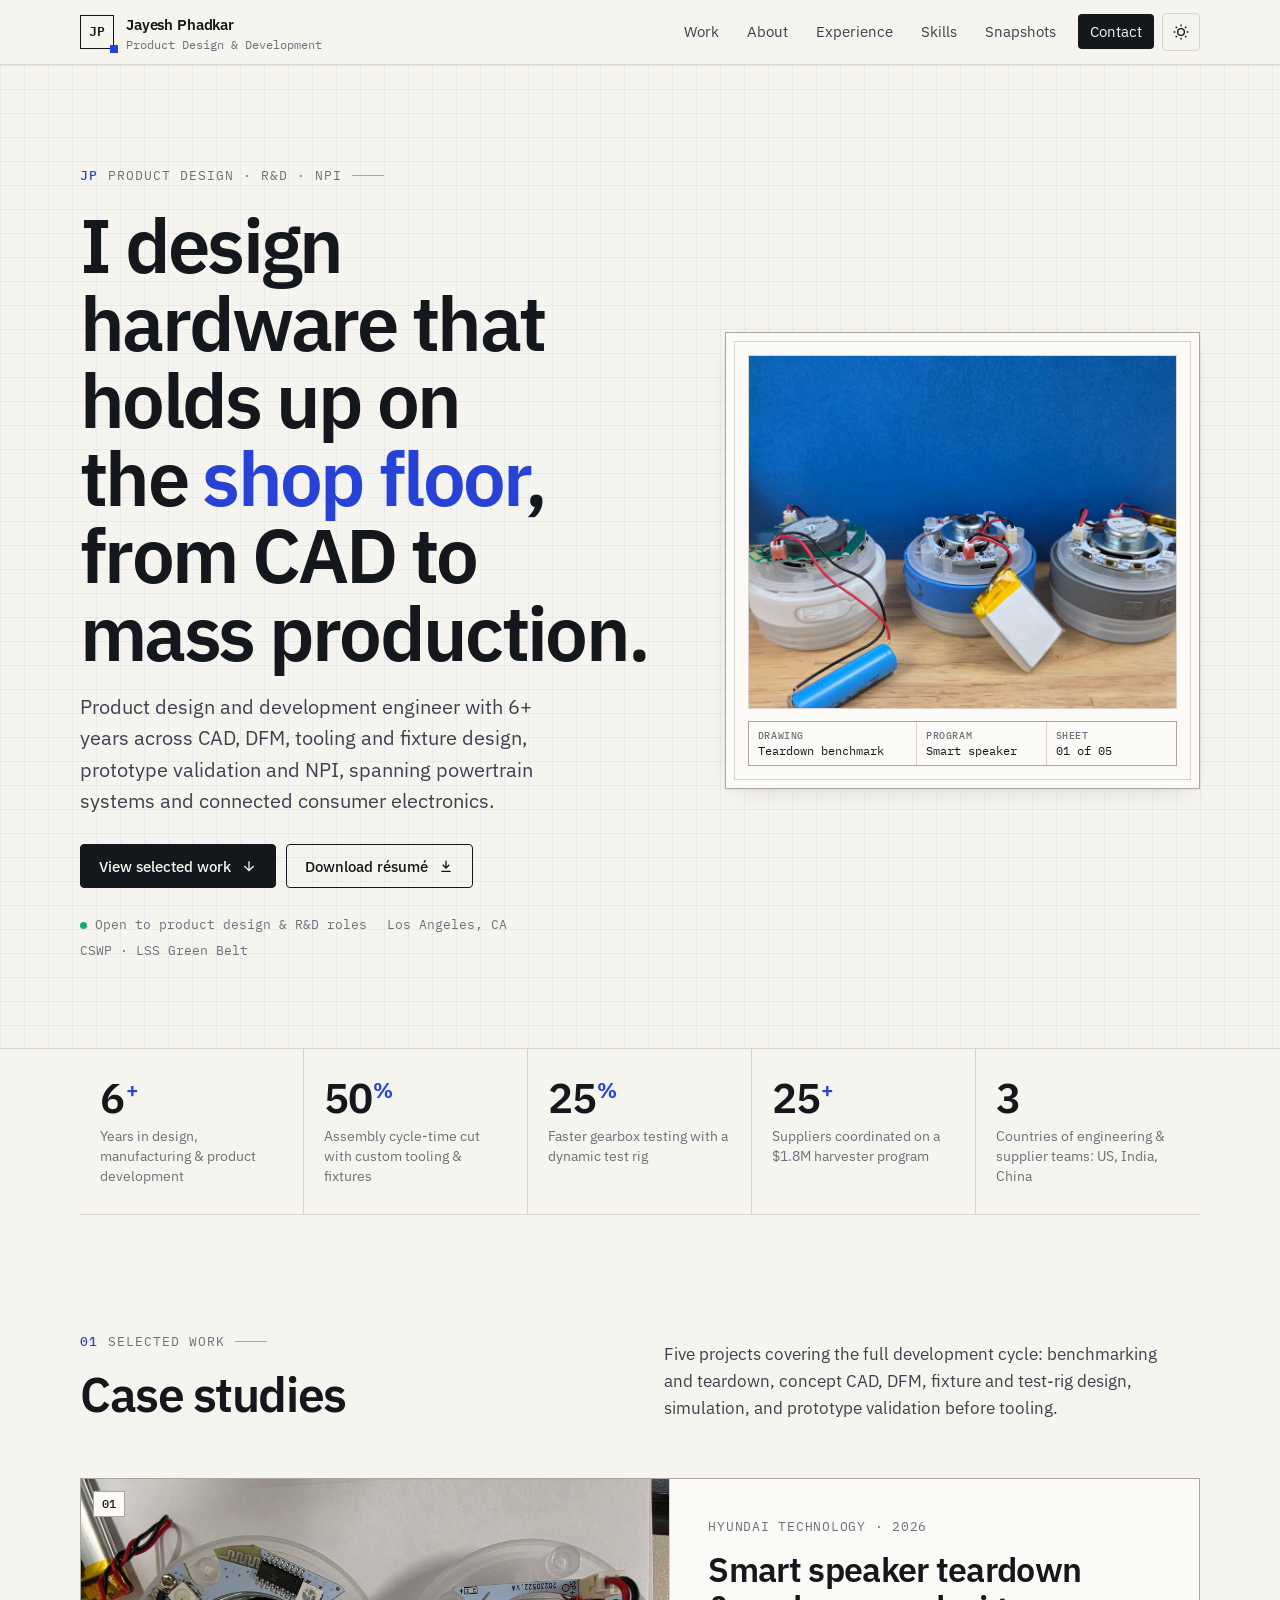
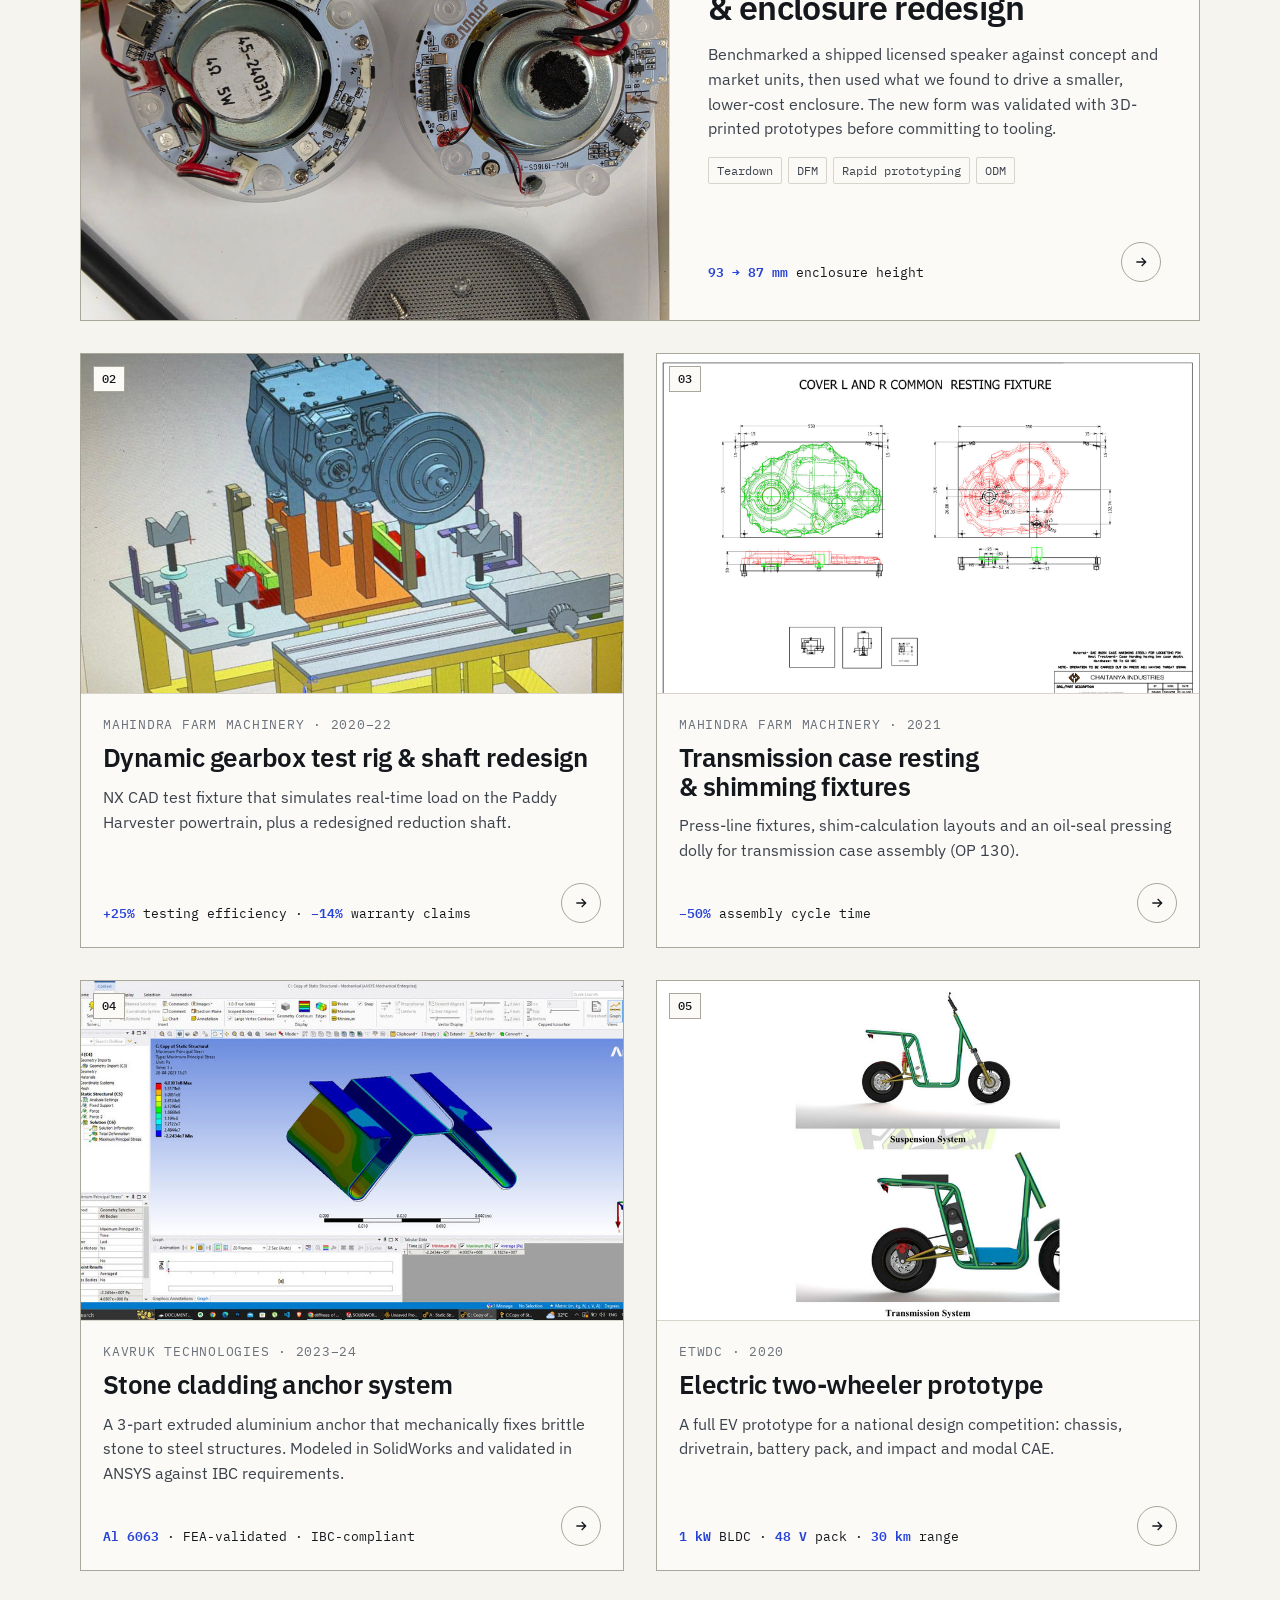
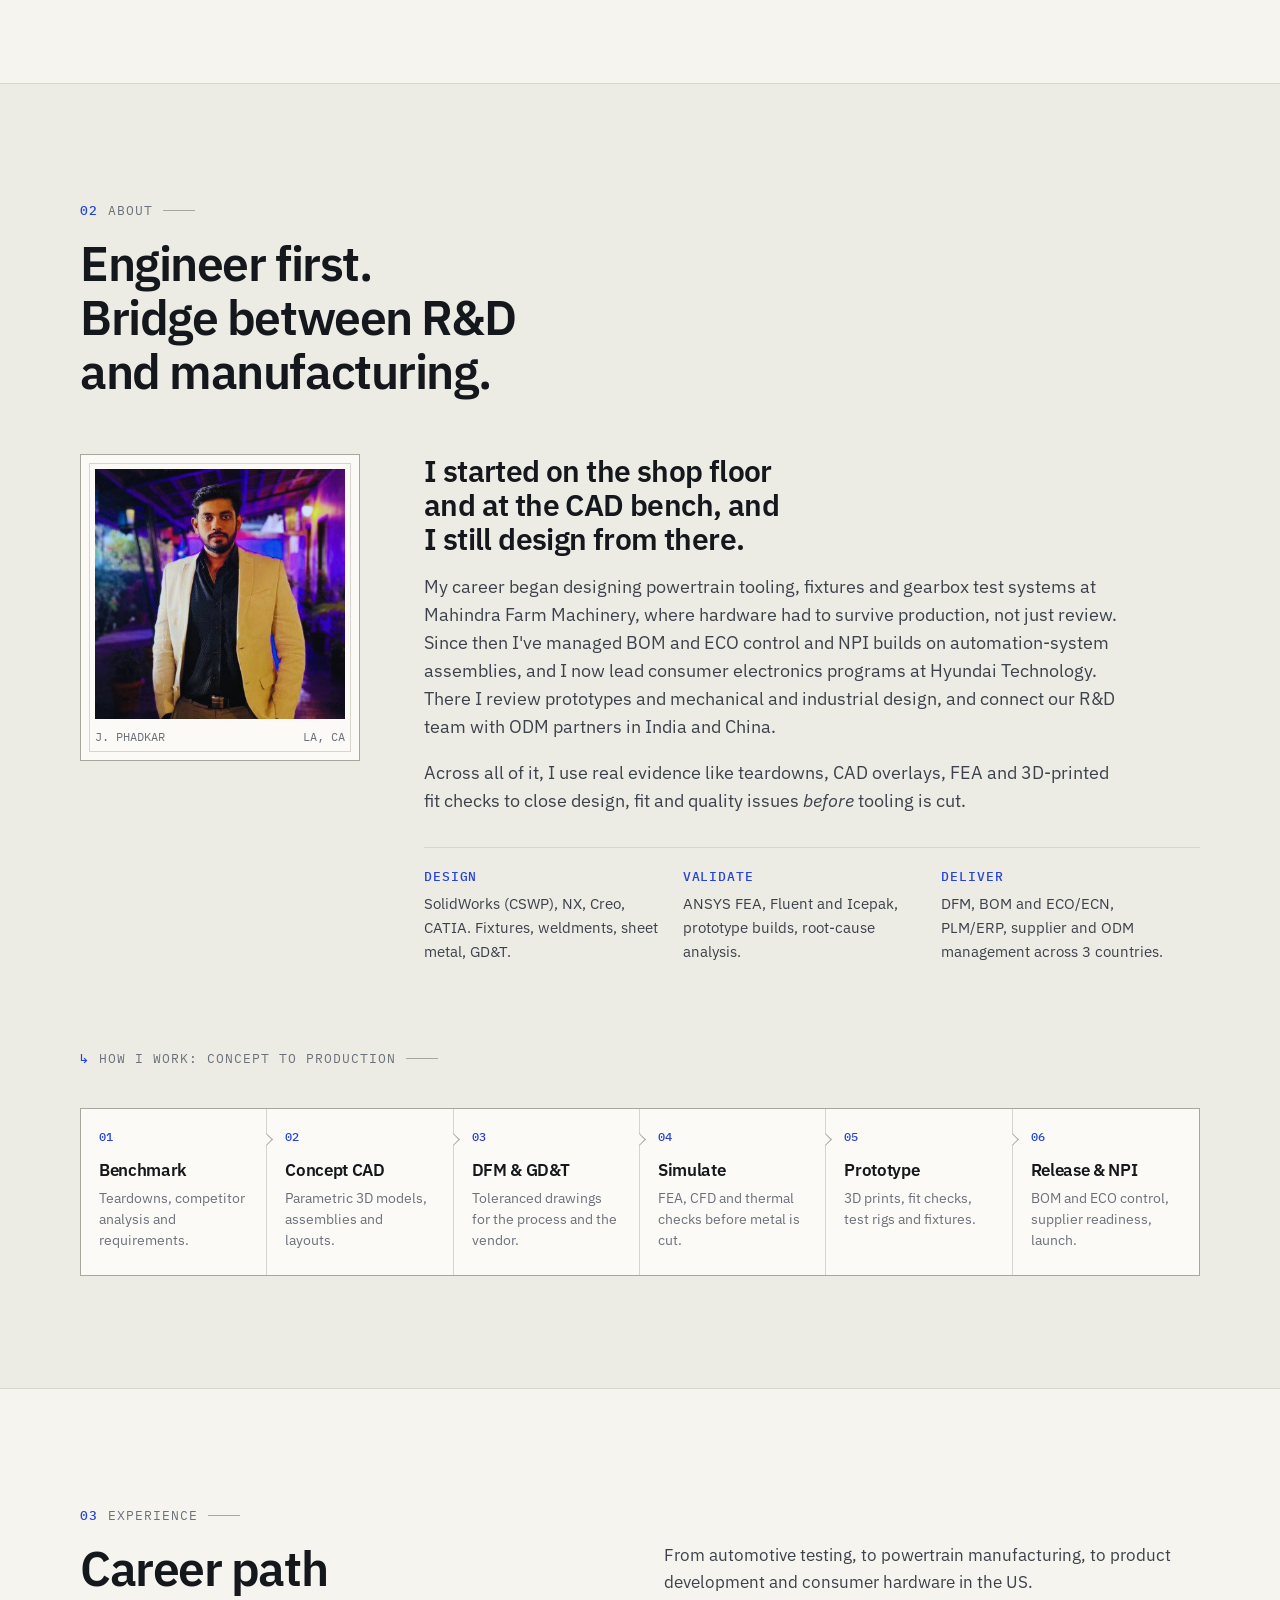
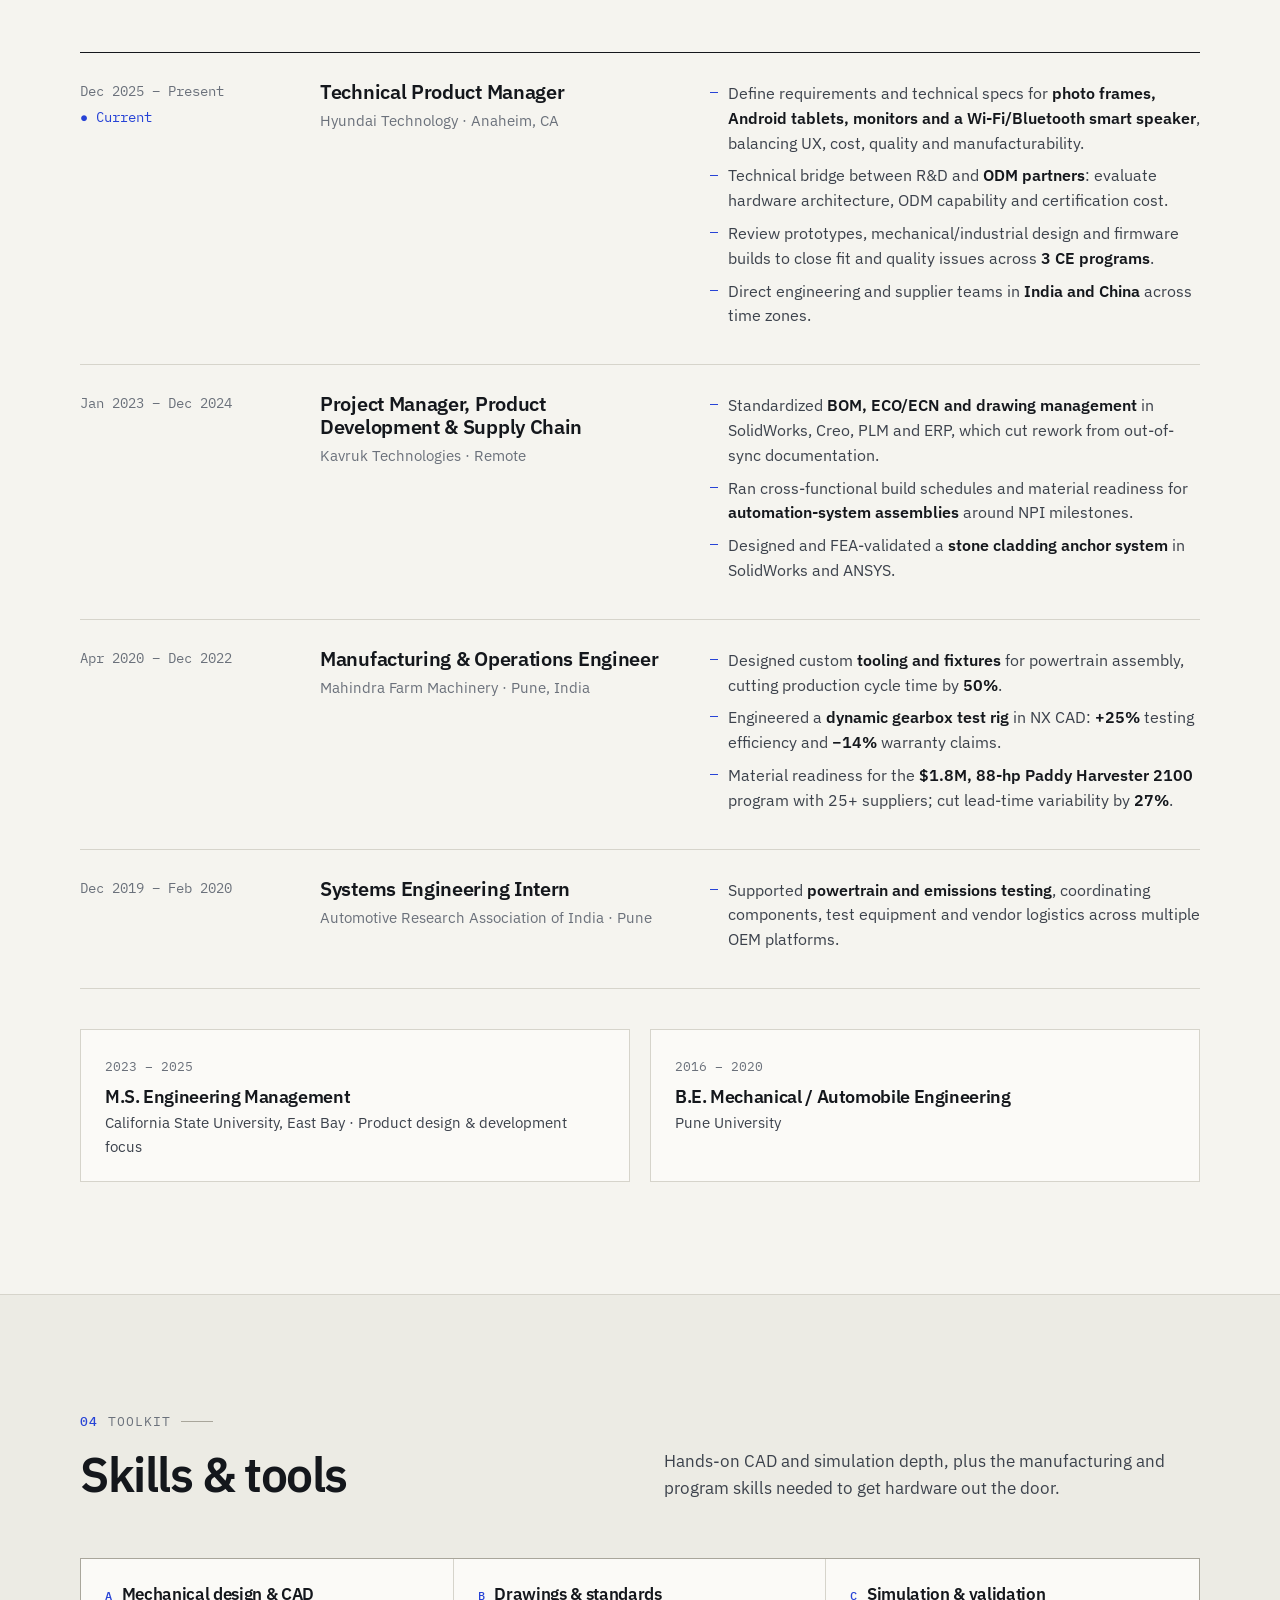
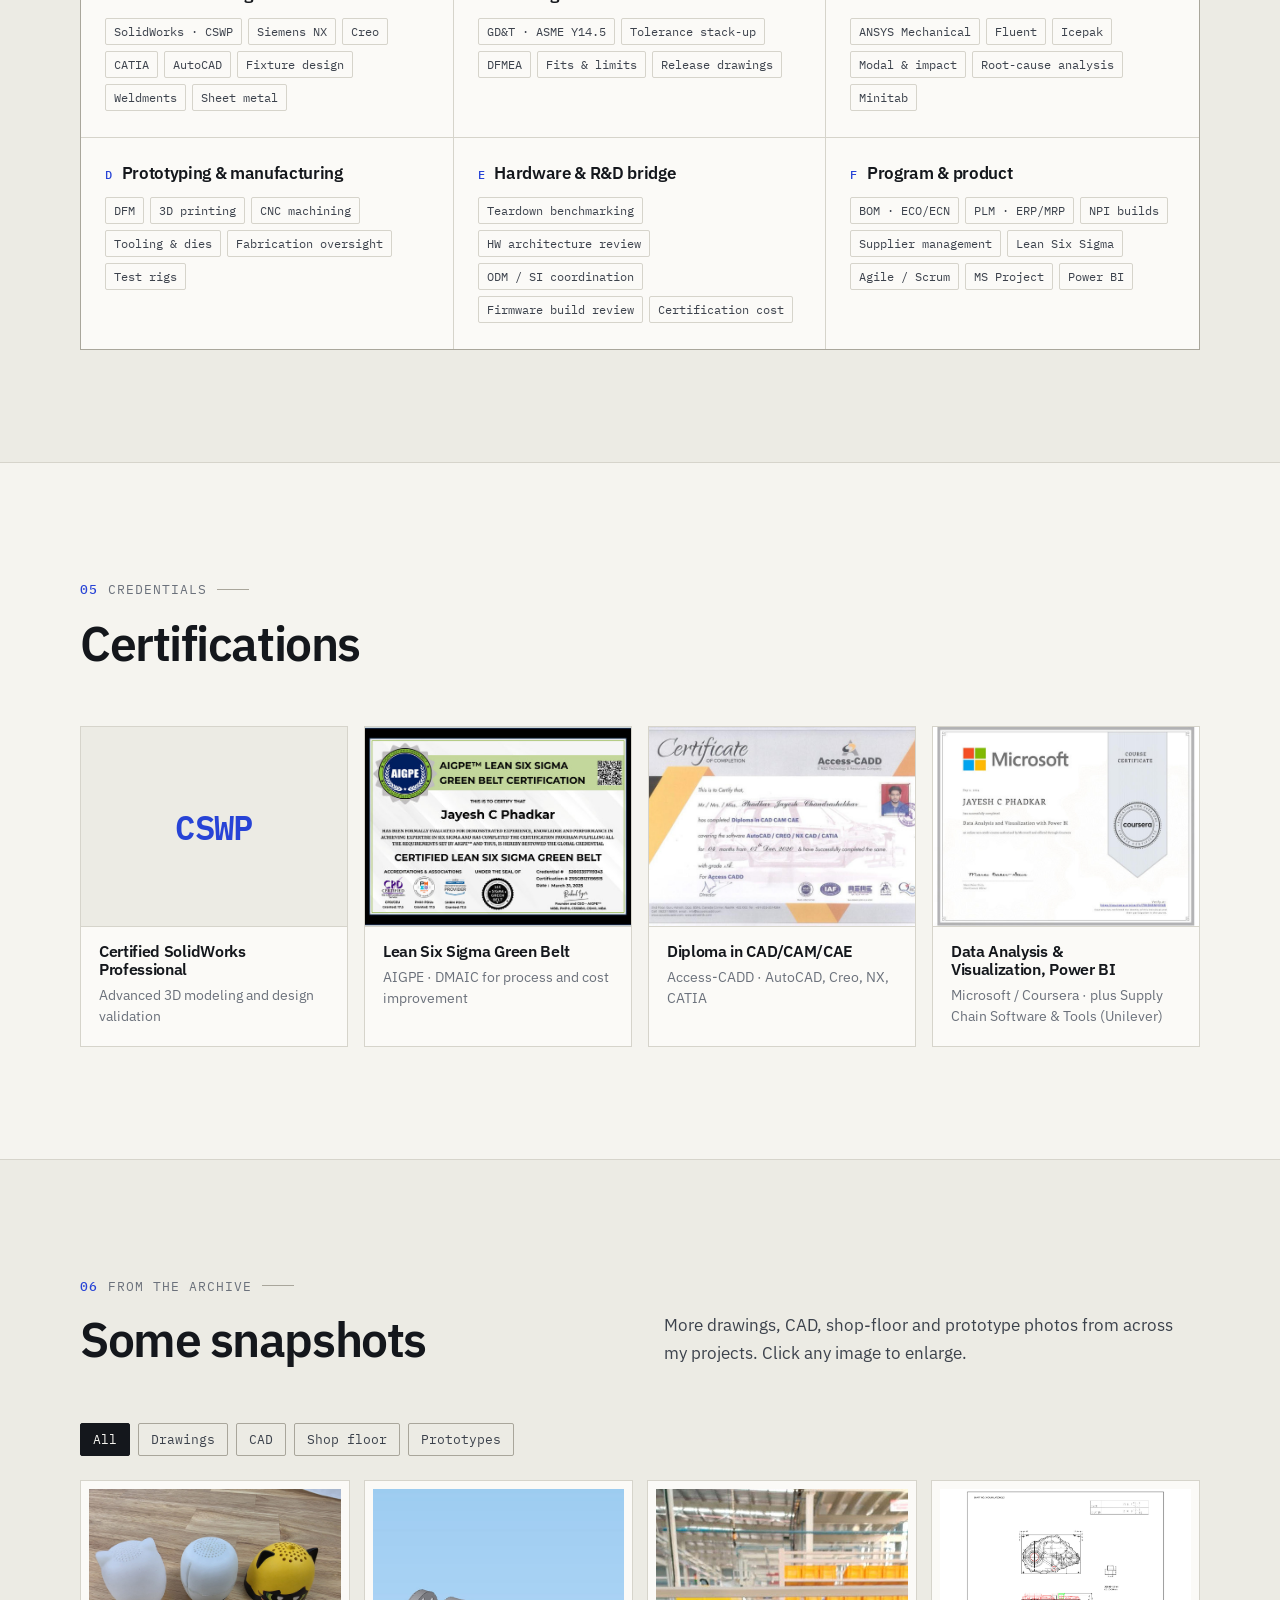
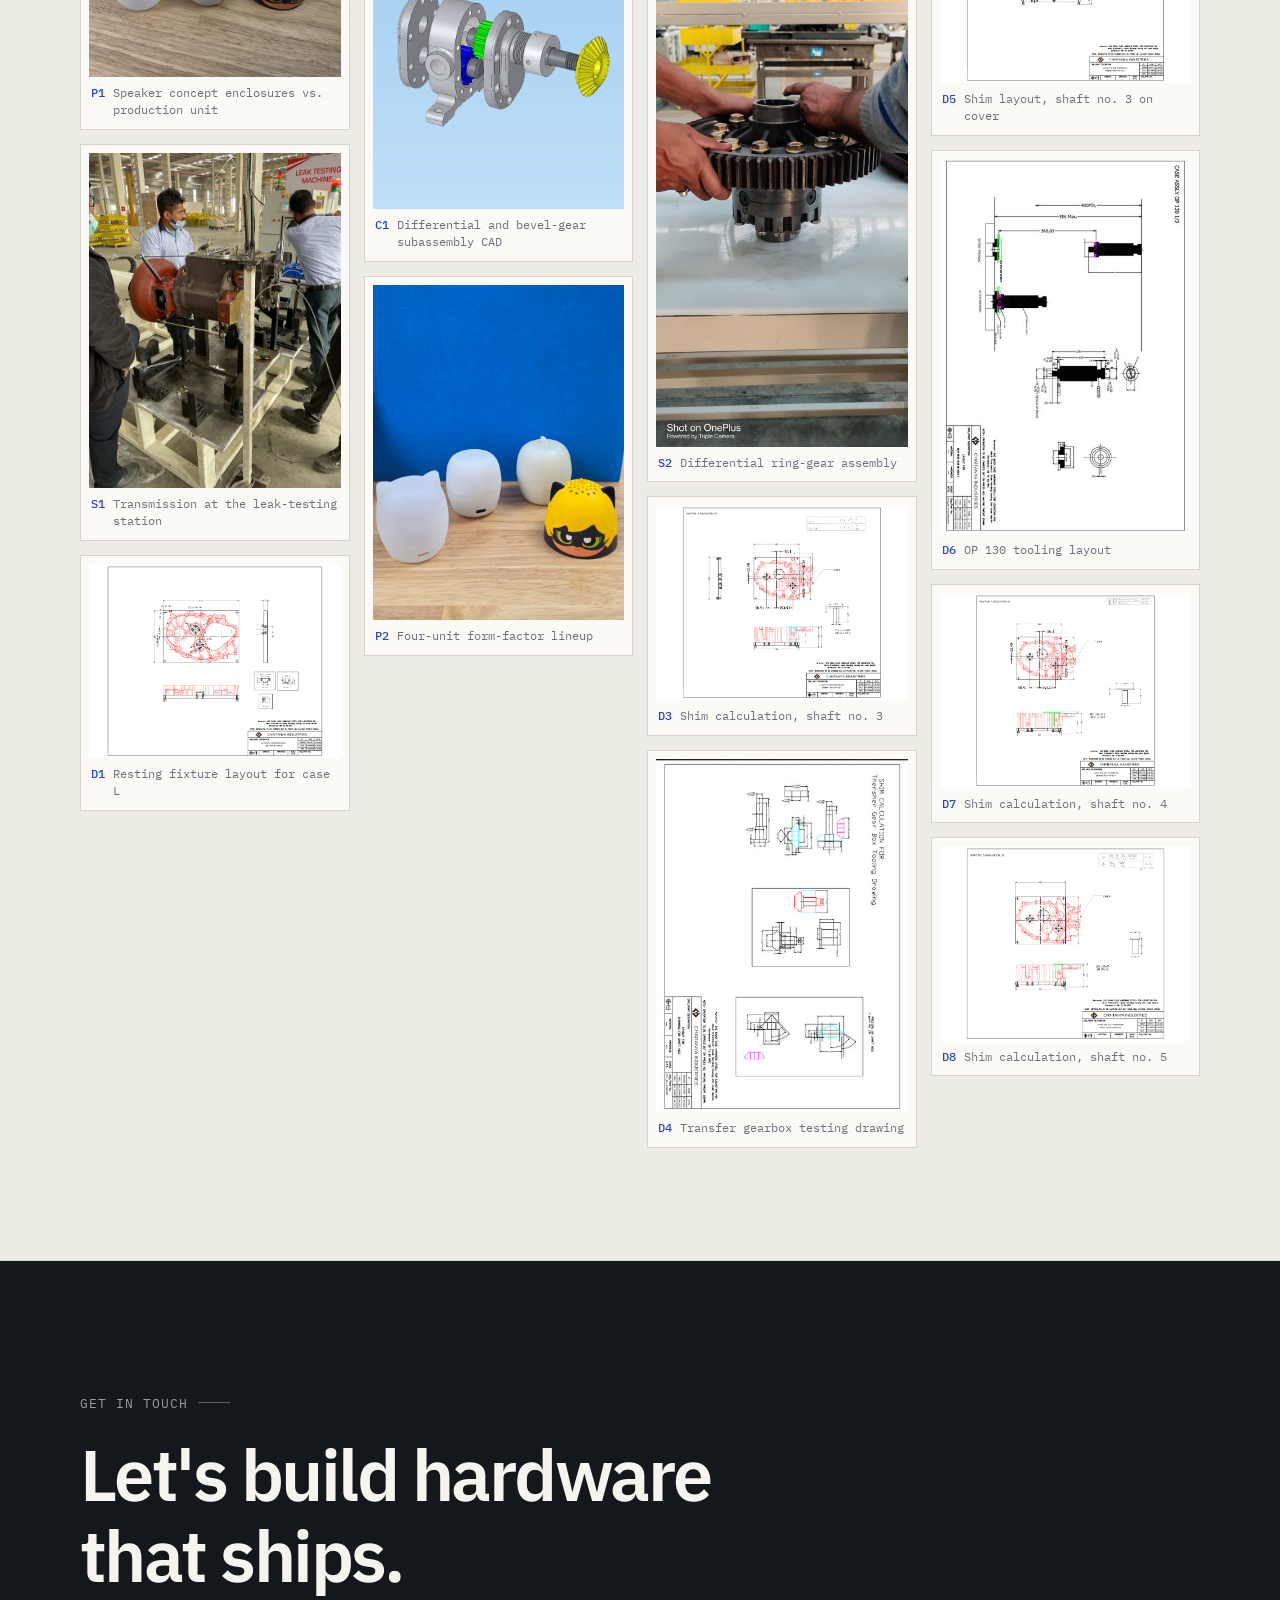
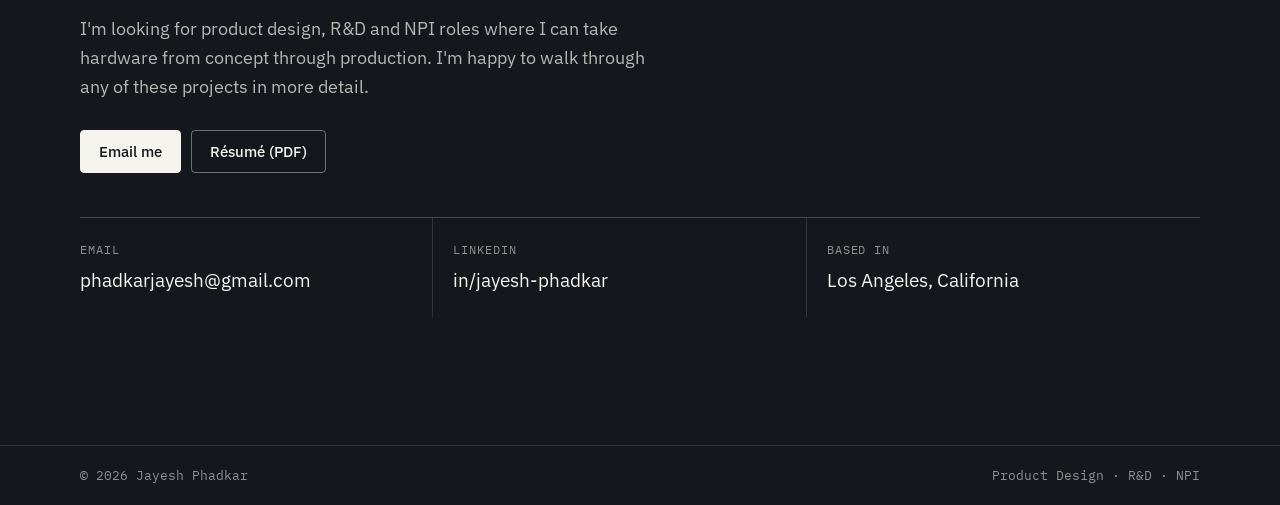
==== index.html @ d46a9e80 "Initial portfolio site: home, 5 case studies, snapshots gallery" ====
<!doctype html>
<html lang="en" class="no-js">
<head>
  <meta charset="utf-8">
  <meta name="viewport" content="width=device-width, initial-scale=1">
  <title>Jayesh Phadkar | Product Design &amp; Development Engineer</title>
  <meta name="description" content="Portfolio of Jayesh Phadkar, a product design and development engineer with 6+ years across CAD, DFM, tooling and fixture design, prototyping and NPI for powertrain and consumer electronics hardware.">
  <meta name="author" content="Jayesh Phadkar">
  <meta property="og:type" content="website">
  <meta property="og:title" content="Jayesh Phadkar | Product Design &amp; Development Engineer">
  <meta property="og:description" content="CAD, DFM, tooling and fixture design, prototyping and NPI, from powertrain test rigs to consumer electronics.">
  <meta property="og:image" content="assets/img/speaker-internals-3.jpg">
  <meta name="theme-color" content="#f5f4ef">
  <link rel="icon" href="assets/img/favicon.svg" type="image/svg+xml">
  <link rel="preconnect" href="https://fonts.googleapis.com">
  <link rel="preconnect" href="https://fonts.gstatic.com" crossorigin>
  <link href="https://fonts.googleapis.com/css2?family=IBM+Plex+Mono:wght@400;500;600&family=IBM+Plex+Sans:wght@400;500;600;700&display=swap" rel="stylesheet">
  <link rel="stylesheet" href="assets/css/style.css">
</head>
<body>
<a class="skip" href="#main">Skip to content</a>

<header class="site-header">
  <nav class="wrap nav" aria-label="Primary">
    <a class="brand" href="#top" aria-label="Jayesh Phadkar, home">
      <span class="brand-mark">JP</span>
      <span>
        <span class="brand-name">Jayesh Phadkar</span>
        <span class="brand-role">Product Design &amp; Development</span>
      </span>
    </a>
    <div class="nav-right">
      <ul class="nav-links">
        <li><a href="#work">Work</a></li>
        <li><a href="#about">About</a></li>
        <li><a href="#experience">Experience</a></li>
        <li><a href="#skills">Skills</a></li>
        <li><a href="#snapshots">Snapshots</a></li>
        <li><a class="nav-cta" href="#contact">Contact</a></li>
      </ul>
      <button class="icon-btn" data-theme-toggle aria-label="Toggle dark mode">
        <svg viewBox="0 0 24 24" fill="none" stroke="currentColor" stroke-width="1.8"><circle cx="12" cy="12" r="4.5"/><path d="M12 2v2.5M12 19.5V22M2 12h2.5M19.5 12H22M4.9 4.9l1.8 1.8M17.3 17.3l1.8 1.8M4.9 19.1l1.8-1.8M17.3 6.7l1.8-1.8"/></svg>
      </button>
      <button class="icon-btn menu-btn" data-menu aria-label="Open menu" aria-expanded="false">
        <svg viewBox="0 0 24 24" fill="none" stroke="currentColor" stroke-width="1.8"><path d="M4 7h16M4 12h16M4 17h16"/></svg>
      </button>
    </div>
  </nav>
</header>

<main id="main">

  <!-- ============ HERO ============ -->
  <section class="hero" id="top">
    <div class="wrap hero-grid">
      <div>
        <span class="eyebrow"><span class="num">JP</span> Product Design · R&amp;D · NPI</span>
        <h1>I design hardware that holds up on the <span class="accent">shop floor</span>, from CAD to mass production.</h1>
        <p class="lede">Product design and development engineer with 6+ years across CAD, DFM, tooling and fixture design, prototype validation and NPI, spanning powertrain systems and connected consumer electronics.</p>
        <div class="hero-actions">
          <a class="btn btn-primary" href="#work">View selected work
            <svg viewBox="0 0 24 24" fill="none" stroke="currentColor" stroke-width="2"><path d="M12 5v14M5 12l7 7 7-7"/></svg>
          </a>
          <a class="btn btn-ghost" href="assets/Jayesh_Phadkar_Resume.pdf" target="_blank" rel="noopener">Download résumé
            <svg viewBox="0 0 24 24" fill="none" stroke="currentColor" stroke-width="2"><path d="M12 4v11M7 10l5 5 5-5M5 20h14"/></svg>
          </a>
        </div>
        <div class="hero-meta">
          <span><i></i>Open to product design &amp; R&amp;D roles</span>
          <span>Los Angeles, CA</span>
          <span>CSWP · LSS Green Belt</span>
        </div>
      </div>

      <figure class="sheet hero-figure reveal" style="margin:0">
        <img src="assets/img/speaker-internals-3.jpg" alt="Three portable speaker units opened up side by side, showing drivers, PCBs and batteries for a teardown benchmark" width="2000" height="1500">
        <div class="titleblock">
          <div><b>Drawing</b><span>Teardown benchmark</span></div>
          <div><b>Program</b><span>Smart speaker</span></div>
          <div><b>Sheet</b><span>01 of 05</span></div>
        </div>
      </figure>
    </div>
  </section>

  <!-- ============ STATS ============ -->
  <div class="wrap">
    <div class="stats">
      <div class="stat"><div class="stat-num">6<sup>+</sup></div><div class="stat-label">Years in design, manufacturing &amp; product development</div></div>
      <div class="stat"><div class="stat-num">50<sup>%</sup></div><div class="stat-label">Assembly cycle-time cut with custom tooling &amp; fixtures</div></div>
      <div class="stat"><div class="stat-num">25<sup>%</sup></div><div class="stat-label">Faster gearbox testing with a dynamic test rig</div></div>
      <div class="stat"><div class="stat-num">25<sup>+</sup></div><div class="stat-label">Suppliers coordinated on a $1.8M harvester program</div></div>
      <div class="stat"><div class="stat-num">3</div><div class="stat-label">Countries of engineering &amp; supplier teams: US, India, China</div></div>
    </div>
  </div>

  <!-- ============ WORK ============ -->
  <section class="section" id="work">
    <div class="wrap">
      <div class="section-head">
        <div>
          <span class="eyebrow"><span class="num">01</span> Selected work</span>
          <h2>Case studies</h2>
        </div>
        <p>Five projects covering the full development cycle: benchmarking and teardown, concept CAD, DFM, fixture and test-rig design, simulation, and prototype validation before tooling.</p>
      </div>

      <div class="work-list">
        <a class="work-card feature reveal" href="work/smart-speaker.html">
          <div class="work-media">
            <img src="assets/img/speaker-teardown-pcb.jpg" alt="Two opened speaker bases showing ring-shaped PCBs around the driver" loading="lazy">
            <span class="work-no">01</span>
          </div>
          <div class="work-body">
            <span class="work-kicker">Hyundai Technology · 2026</span>
            <h3>Smart speaker teardown &amp; enclosure redesign</h3>
            <p>Benchmarked a shipped licensed speaker against concept and market units, then used what we found to drive a smaller, lower-cost enclosure. The new form was validated with 3D-printed prototypes before committing to tooling.</p>
            <div class="tags"><span class="tag">Teardown</span><span class="tag">DFM</span><span class="tag">Rapid prototyping</span><span class="tag">ODM</span></div>
            <div class="work-foot">
              <span class="work-metric"><b>93 → 87 mm</b> enclosure height</span>
              <span class="work-arrow" aria-hidden="true"><svg viewBox="0 0 24 24" fill="none" stroke="currentColor" stroke-width="2"><path d="M5 12h14M13 6l6 6-6 6"/></svg></span>
            </div>
          </div>
        </a>

        <div class="work-grid">
          <a class="work-card reveal" href="work/gearbox-test-rig.html">
            <div class="work-media">
              <img src="assets/img/gearbox-rig-iso.jpg" alt="NX CAD model of a gearbox mounted on a test rig with V-block supports and a welded frame" loading="lazy" style="object-position:center 45%">
              <span class="work-no">02</span>
            </div>
            <div class="work-body">
              <span class="work-kicker">Mahindra Farm Machinery · 2020–22</span>
              <h3>Dynamic gearbox test rig &amp; shaft redesign</h3>
              <p>NX CAD test fixture that simulates real-time load on the Paddy Harvester powertrain, plus a redesigned reduction shaft.</p>
              <div class="work-foot">
                <span class="work-metric"><b>+25%</b> testing efficiency · <b>−14%</b> warranty claims</span>
                <span class="work-arrow" aria-hidden="true"><svg viewBox="0 0 24 24" fill="none" stroke="currentColor" stroke-width="2"><path d="M5 12h14M13 6l6 6-6 6"/></svg></span>
              </div>
            </div>
          </a>

          <a class="work-card reveal" href="work/transmission-fixtures.html">
            <div class="work-media">
              <img src="assets/img/fixture-dwg-cover-lr.jpg" alt="Fixture layout drawing for a common cover L and R resting fixture" loading="lazy" style="object-position:center 30%">
              <span class="work-no">03</span>
            </div>
            <div class="work-body">
              <span class="work-kicker">Mahindra Farm Machinery · 2021</span>
              <h3>Transmission case resting &amp; shimming fixtures</h3>
              <p>Press-line fixtures, shim-calculation layouts and an oil-seal pressing dolly for transmission case assembly (OP 130).</p>
              <div class="work-foot">
                <span class="work-metric"><b>−50%</b> assembly cycle time</span>
                <span class="work-arrow" aria-hidden="true"><svg viewBox="0 0 24 24" fill="none" stroke="currentColor" stroke-width="2"><path d="M5 12h14M13 6l6 6-6 6"/></svg></span>
              </div>
            </div>
          </a>

          <a class="work-card reveal" href="work/cladding-anchor.html">
            <div class="work-media">
              <img src="assets/img/anchor-ansys.jpg" alt="ANSYS stress contour plot on an aluminium anchor bracket" loading="lazy">
              <span class="work-no">04</span>
            </div>
            <div class="work-body">
              <span class="work-kicker">Kavruk Technologies · 2023–24</span>
              <h3>Stone cladding anchor system</h3>
              <p>A 3-part extruded aluminium anchor that mechanically fixes brittle stone to steel structures. Modeled in SolidWorks and validated in ANSYS against IBC requirements.</p>
              <div class="work-foot">
                <span class="work-metric"><b>Al 6063</b> · FEA-validated · IBC-compliant</span>
                <span class="work-arrow" aria-hidden="true"><svg viewBox="0 0 24 24" fill="none" stroke="currentColor" stroke-width="2"><path d="M5 12h14M13 6l6 6-6 6"/></svg></span>
              </div>
            </div>
          </a>

          <a class="work-card reveal" href="work/electric-two-wheeler.html">
            <div class="work-media">
              <img src="assets/img/ev-cad-systems.jpg" alt="CAD renders of an electric two-wheeler's suspension and transmission systems" loading="lazy" style="object-fit:contain;background:#fff">
              <span class="work-no">05</span>
            </div>
            <div class="work-body">
              <span class="work-kicker">ETWDC · 2020</span>
              <h3>Electric two-wheeler prototype</h3>
              <p>A full EV prototype for a national design competition: chassis, drivetrain, battery pack, and impact and modal CAE.</p>
              <div class="work-foot">
                <span class="work-metric"><b>1 kW</b> BLDC · <b>48 V</b> pack · <b>30 km</b> range</span>
                <span class="work-arrow" aria-hidden="true"><svg viewBox="0 0 24 24" fill="none" stroke="currentColor" stroke-width="2"><path d="M5 12h14M13 6l6 6-6 6"/></svg></span>
              </div>
            </div>
          </a>
        </div>
      </div>
    </div>
  </section>

  <!-- ============ ABOUT ============ -->
  <section class="section section-alt" id="about">
    <div class="wrap">
      <div class="section-head">
        <div>
          <span class="eyebrow"><span class="num">02</span> About</span>
          <h2>Engineer first. Bridge between R&amp;D and manufacturing.</h2>
        </div>
      </div>

      <div class="about-grid">
        <figure class="sheet portrait reveal" style="margin:0">
          <img src="assets/img/headshot.jpg" alt="Portrait of Jayesh Phadkar" width="391" height="391">
          <figcaption><span>J. PHADKAR</span><span>LA, CA</span></figcaption>
        </figure>

        <div class="about-body">
          <h3>I started on the shop floor and at the CAD bench, and I still design from there.</h3>
          <p>My career began designing powertrain tooling, fixtures and gearbox test systems at Mahindra Farm Machinery, where hardware had to survive production, not just review. Since then I've managed BOM and ECO control and NPI builds on automation-system assemblies, and I now lead consumer electronics programs at Hyundai Technology. There I review prototypes and mechanical and industrial design, and connect our R&amp;D team with ODM partners in India and China.</p>
          <p>Across all of it, I use real evidence like teardowns, CAD overlays, FEA and 3D-printed fit checks to close design, fit and quality issues <em>before</em> tooling is cut.</p>

          <div class="about-cols">
            <div><h4>Design</h4><p>SolidWorks (CSWP), NX, Creo, CATIA. Fixtures, weldments, sheet metal, GD&amp;T.</p></div>
            <div><h4>Validate</h4><p>ANSYS FEA, Fluent and Icepak, prototype builds, root-cause analysis.</p></div>
            <div><h4>Deliver</h4><p>DFM, BOM and ECO/ECN, PLM/ERP, supplier and ODM management across 3 countries.</p></div>
          </div>
        </div>
      </div>

      <div style="margin-top: clamp(48px, 7vw, 80px)">
        <span class="eyebrow" style="margin-bottom:20px"><span class="num">↳</span> How I work: concept to production</span>
        <div class="process reveal" style="margin-top:20px">
          <div class="step"><h4>Benchmark</h4><p>Teardowns, competitor analysis and requirements.</p></div>
          <div class="step"><h4>Concept CAD</h4><p>Parametric 3D models, assemblies and layouts.</p></div>
          <div class="step"><h4>DFM &amp; GD&amp;T</h4><p>Toleranced drawings for the process and the vendor.</p></div>
          <div class="step"><h4>Simulate</h4><p>FEA, CFD and thermal checks before metal is cut.</p></div>
          <div class="step"><h4>Prototype</h4><p>3D prints, fit checks, test rigs and fixtures.</p></div>
          <div class="step"><h4>Release &amp; NPI</h4><p>BOM and ECO control, supplier readiness, launch.</p></div>
        </div>
      </div>
    </div>
  </section>

  <!-- ============ EXPERIENCE ============ -->
  <section class="section" id="experience">
    <div class="wrap">
      <div class="section-head">
        <div>
          <span class="eyebrow"><span class="num">03</span> Experience</span>
          <h2>Career path</h2>
        </div>
        <p>From automotive testing, to powertrain manufacturing, to product development and consumer hardware in the US.</p>
      </div>

      <div class="xp">
        <div class="xp-row reveal">
          <div class="xp-date">Dec 2025 – Present<br><span class="now">● Current</span></div>
          <div class="xp-role"><h3>Technical Product Manager</h3><div class="co">Hyundai Technology · Anaheim, CA</div></div>
          <ul class="xp-points">
            <li>Define requirements and technical specs for <b>photo frames, Android tablets, monitors and a Wi-Fi/Bluetooth smart speaker</b>, balancing UX, cost, quality and manufacturability.</li>
            <li>Technical bridge between R&amp;D and <b>ODM partners</b>: evaluate hardware architecture, ODM capability and certification cost.</li>
            <li>Review prototypes, mechanical/industrial design and firmware builds to close fit and quality issues across <b>3 CE programs</b>.</li>
            <li>Direct engineering and supplier teams in <b>India and China</b> across time zones.</li>
          </ul>
        </div>
        <div class="xp-row reveal">
          <div class="xp-date">Jan 2023 – Dec 2024</div>
          <div class="xp-role"><h3>Project Manager, Product Development &amp; Supply Chain</h3><div class="co">Kavruk Technologies · Remote</div></div>
          <ul class="xp-points">
            <li>Standardized <b>BOM, ECO/ECN and drawing management</b> in SolidWorks, Creo, PLM and ERP, which cut rework from out-of-sync documentation.</li>
            <li>Ran cross-functional build schedules and material readiness for <b>automation-system assemblies</b> around NPI milestones.</li>
            <li>Designed and FEA-validated a <b>stone cladding anchor system</b> in SolidWorks and ANSYS.</li>
          </ul>
        </div>
        <div class="xp-row reveal">
          <div class="xp-date">Apr 2020 – Dec 2022</div>
          <div class="xp-role"><h3>Manufacturing &amp; Operations Engineer</h3><div class="co">Mahindra Farm Machinery · Pune, India</div></div>
          <ul class="xp-points">
            <li>Designed custom <b>tooling and fixtures</b> for powertrain assembly, cutting production cycle time by <b>50%</b>.</li>
            <li>Engineered a <b>dynamic gearbox test rig</b> in NX CAD: <b>+25%</b> testing efficiency and <b>−14%</b> warranty claims.</li>
            <li>Material readiness for the <b>$1.8M, 88-hp Paddy Harvester 2100</b> program with 25+ suppliers; cut lead-time variability by <b>27%</b>.</li>
          </ul>
        </div>
        <div class="xp-row reveal">
          <div class="xp-date">Dec 2019 – Feb 2020</div>
          <div class="xp-role"><h3>Systems Engineering Intern</h3><div class="co">Automotive Research Association of India · Pune</div></div>
          <ul class="xp-points">
            <li>Supported <b>powertrain and emissions testing</b>, coordinating components, test equipment and vendor logistics across multiple OEM platforms.</li>
          </ul>
        </div>
      </div>

      <div class="edu">
        <div class="edu-card reveal">
          <span class="mono">2023 – 2025</span>
          <h4>M.S. Engineering Management</h4>
          <p>California State University, East Bay · Product design &amp; development focus</p>
        </div>
        <div class="edu-card reveal">
          <span class="mono">2016 – 2020</span>
          <h4>B.E. Mechanical / Automobile Engineering</h4>
          <p>Pune University</p>
        </div>
      </div>
    </div>
  </section>

  <!-- ============ SKILLS ============ -->
  <section class="section section-alt" id="skills">
    <div class="wrap">
      <div class="section-head">
        <div>
          <span class="eyebrow"><span class="num">04</span> Toolkit</span>
          <h2>Skills &amp; tools</h2>
        </div>
        <p>Hands-on CAD and simulation depth, plus the manufacturing and program skills needed to get hardware out the door.</p>
      </div>

      <div class="skills reveal">
        <div class="skill">
          <h4><span class="mono">A</span>Mechanical design &amp; CAD</h4>
          <div class="tags"><span class="tag">SolidWorks · CSWP</span><span class="tag">Siemens NX</span><span class="tag">Creo</span><span class="tag">CATIA</span><span class="tag">AutoCAD</span><span class="tag">Fixture design</span><span class="tag">Weldments</span><span class="tag">Sheet metal</span></div>
        </div>
        <div class="skill">
          <h4><span class="mono">B</span>Drawings &amp; standards</h4>
          <div class="tags"><span class="tag">GD&amp;T · ASME Y14.5</span><span class="tag">Tolerance stack-up</span><span class="tag">DFMEA</span><span class="tag">Fits &amp; limits</span><span class="tag">Release drawings</span></div>
        </div>
        <div class="skill">
          <h4><span class="mono">C</span>Simulation &amp; validation</h4>
          <div class="tags"><span class="tag">ANSYS Mechanical</span><span class="tag">Fluent</span><span class="tag">Icepak</span><span class="tag">Modal &amp; impact</span><span class="tag">Root-cause analysis</span><span class="tag">Minitab</span></div>
        </div>
        <div class="skill">
          <h4><span class="mono">D</span>Prototyping &amp; manufacturing</h4>
          <div class="tags"><span class="tag">DFM</span><span class="tag">3D printing</span><span class="tag">CNC machining</span><span class="tag">Tooling &amp; dies</span><span class="tag">Fabrication oversight</span><span class="tag">Test rigs</span></div>
        </div>
        <div class="skill">
          <h4><span class="mono">E</span>Hardware &amp; R&amp;D bridge</h4>
          <div class="tags"><span class="tag">Teardown benchmarking</span><span class="tag">HW architecture review</span><span class="tag">ODM / SI coordination</span><span class="tag">Firmware build review</span><span class="tag">Certification cost</span></div>
        </div>
        <div class="skill">
          <h4><span class="mono">F</span>Program &amp; product</h4>
          <div class="tags"><span class="tag">BOM · ECO/ECN</span><span class="tag">PLM · ERP/MRP</span><span class="tag">NPI builds</span><span class="tag">Supplier management</span><span class="tag">Lean Six Sigma</span><span class="tag">Agile / Scrum</span><span class="tag">MS Project</span><span class="tag">Power BI</span></div>
        </div>
      </div>
    </div>
  </section>

  <!-- ============ CERTIFICATIONS ============ -->
  <section class="section" id="certifications">
    <div class="wrap">
      <div class="section-head">
        <div>
          <span class="eyebrow"><span class="num">05</span> Credentials</span>
          <h2>Certifications</h2>
        </div>
      </div>
      <div class="certs">
        <div class="cert reveal">
          <div class="cert-img blank"><span>CSWP</span></div>
          <div class="cert-body"><h4>Certified SolidWorks Professional</h4><p>Advanced 3D modeling and design validation</p></div>
        </div>
        <div class="cert reveal">
          <figure class="cert-img" style="margin:0"><img src="assets/img/cert-lss.jpg" alt="Lean Six Sigma Green Belt certificate" loading="lazy"><figcaption hidden>Lean Six Sigma Green Belt (AIGPE)</figcaption></figure>
          <div class="cert-body"><h4>Lean Six Sigma Green Belt</h4><p>AIGPE · DMAIC for process and cost improvement</p></div>
        </div>
        <div class="cert reveal">
          <figure class="cert-img" style="margin:0"><img src="assets/img/cert-cadcam.jpg" alt="Diploma in CAD/CAM/CAE certificate" loading="lazy"><figcaption hidden>Diploma in CAD/CAM/CAE (Access-CADD)</figcaption></figure>
          <div class="cert-body"><h4>Diploma in CAD/CAM/CAE</h4><p>Access-CADD · AutoCAD, Creo, NX, CATIA</p></div>
        </div>
        <div class="cert reveal">
          <figure class="cert-img" style="margin:0"><img src="assets/img/cert-powerbi.jpg" alt="Data Analysis and Visualization with Power BI certificate" loading="lazy"><figcaption hidden>Data Analysis &amp; Visualization with Power BI (Microsoft / Coursera)</figcaption></figure>
          <div class="cert-body"><h4>Data Analysis &amp; Visualization, Power BI</h4><p>Microsoft / Coursera · plus Supply Chain Software &amp; Tools (Unilever)</p></div>
        </div>
      </div>
    </div>
  </section>

  <!-- ============ SOME SNAPSHOTS ============ -->
  <section class="section section-alt" id="snapshots">
    <div class="wrap">
      <div class="section-head">
        <div>
          <span class="eyebrow"><span class="num">06</span> From the archive</span>
          <h2>Some snapshots</h2>
        </div>
        <p>More drawings, CAD, shop-floor and prototype photos from across my projects. Click any image to enlarge.</p>
      </div>

      <div class="snap-filters" role="group" aria-label="Filter snapshots">
        <button data-filter="all" aria-pressed="true">All</button>
        <button data-filter="drawings" aria-pressed="false">Drawings</button>
        <button data-filter="cad" aria-pressed="false">CAD</button>
        <button data-filter="shop" aria-pressed="false">Shop floor</button>
        <button data-filter="proto" aria-pressed="false">Prototypes</button>
      </div>

      <div class="snaps">
        <figure class="snap" data-cat="proto"><img src="assets/img/speaker-concepts-wood.jpg" alt="Two white concept speaker enclosures next to a finished character-branded speaker" loading="lazy"><figcaption><b>P1</b>Speaker concept enclosures vs. production unit</figcaption></figure>
        <figure class="snap" data-cat="shop"><img src="assets/img/snap-shopfloor-leak-test.jpg" alt="Engineers working on a transmission at a leak-testing machine" loading="lazy"><figcaption><b>S1</b>Transmission at the leak-testing station</figcaption></figure>
        <figure class="snap" data-cat="drawings"><img src="assets/img/snap-fixture-dwg-case-l.jpg" alt="Resting fixture layout drawing for transmission case L" loading="lazy"><figcaption><b>D1</b>Resting fixture layout for case L</figcaption></figure>
        <figure class="snap" data-cat="cad"><img src="assets/img/snap-diff-cad.jpg" alt="3D CAD model of a differential assembly with bevel gear" loading="lazy"><figcaption><b>C1</b>Differential and bevel-gear subassembly CAD</figcaption></figure>
        <figure class="snap" data-cat="proto"><img src="assets/img/speaker-benchmark-4.jpg" alt="Four speaker units lined up for benchmarking: three white prototypes and one branded unit" loading="lazy"><figcaption><b>P2</b>Four-unit form-factor lineup</figcaption></figure>
        <figure class="snap" data-cat="shop"><img src="assets/img/snap-diff-ring-gear.jpg" alt="Hands assembling a differential ring gear" loading="lazy"><figcaption><b>S2</b>Differential ring-gear assembly</figcaption></figure>
        <figure class="snap" data-cat="drawings"><img src="assets/img/snap-fixture-dwg-shaft3.jpg" alt="Shimming calculation layout for shaft 3" loading="lazy"><figcaption><b>D3</b>Shim calculation, shaft no. 3</figcaption></figure>
        <figure class="snap" data-cat="drawings"><img src="assets/img/snap-gearbox-test-drawing.jpg" alt="Drawing sheet for transfer gearbox testing fixture" loading="lazy"><figcaption><b>D4</b>Transfer gearbox testing drawing</figcaption></figure>
        <figure class="snap" data-cat="drawings"><img src="assets/img/snap-fixture-dwg-shaft3-cover.jpg" alt="Shimming layout for shaft 3 on cover" loading="lazy"><figcaption><b>D5</b>Shim layout, shaft no. 3 on cover</figcaption></figure>
        <figure class="snap" data-cat="drawings"><img src="assets/img/snap-op130-layout.jpg" alt="OP 130 tooling layout drawing" loading="lazy"><figcaption><b>D6</b>OP 130 tooling layout</figcaption></figure>
        <figure class="snap" data-cat="drawings"><img src="assets/img/snap-fixture-dwg-shaft4.jpg" alt="Shimming calculation layout for shaft 4" loading="lazy"><figcaption><b>D7</b>Shim calculation, shaft no. 4</figcaption></figure>
        <figure class="snap" data-cat="drawings"><img src="assets/img/snap-fixture-dwg-shaft5.jpg" alt="Shimming calculation layout for shaft 5" loading="lazy"><figcaption><b>D8</b>Shim calculation, shaft no. 5</figcaption></figure>
      </div>
    </div>
  </section>

  <!-- ============ CONTACT ============ -->
  <section class="contact" id="contact">
    <div class="wrap">
      <span class="eyebrow">Get in touch</span>
      <h2>Let's build hardware that ships.</h2>
      <p>I'm looking for product design, R&amp;D and NPI roles where I can take hardware from concept through production. I'm happy to walk through any of these projects in more detail.</p>
      <div class="hero-actions">
        <a class="btn btn-primary" href="mailto:phadkarjayesh@gmail.com">Email me</a>
        <a class="btn btn-ghost" href="assets/Jayesh_Phadkar_Resume.pdf" target="_blank" rel="noopener">Résumé (PDF)</a>
      </div>
      <div class="contact-links">
        <a href="mailto:phadkarjayesh@gmail.com"><span class="mono">Email</span><span>phadkarjayesh@gmail.com</span></a>
        <a href="https://www.linkedin.com/in/jayesh-phadkar/" target="_blank" rel="noopener"><span class="mono">LinkedIn</span><span>in/jayesh-phadkar</span></a>
        <a href="#top"><span class="mono">Based in</span><span>Los Angeles, California</span></a>
      </div>
    </div>
  </section>
</main>

<footer class="site-footer">
  <div class="wrap">
    <span>© <span data-year>2026</span> Jayesh Phadkar</span>
    <span>Product Design · R&amp;D · NPI</span>
  </div>
</footer>

<script src="assets/js/main.js"></script>
</body>
</html>
---- assets/css/style.css ----
/* =========================================================
   Jayesh Phadkar — Portfolio
   Visual language: engineering drawing sheet (paper, ink,
   zone ticks, title blocks) with a single cobalt accent.
   ========================================================= */

:root {
  --paper: #f5f4ef;
  --paper-2: #ecebe4;
  --card: #fbfaf7;
  --ink: #14171c;
  --ink-2: #3c424c;
  --ink-3: #6b717b;
  --rule: #d6d4cb;
  --rule-strong: #a9a69b;
  --accent: #2743d6;
  --accent-ink: #ffffff;
  --accent-soft: #e3e8fb;
  --grid: rgba(39, 67, 214, 0.06);
  --shadow: 0 1px 2px rgba(20, 23, 28, .05), 0 8px 24px -12px rgba(20, 23, 28, .18);

  --f-sans: "IBM Plex Sans", system-ui, -apple-system, "Segoe UI", sans-serif;
  --f-mono: "IBM Plex Mono", ui-monospace, "Cascadia Mono", Consolas, monospace;

  --maxw: 1200px;
  --gutter: clamp(16px, 4vw, 40px);
  --radius: 4px;
}

@media (prefers-color-scheme: dark) {
  :root:not([data-theme="light"]) {
    --paper: #111317;
    --paper-2: #171a1f;
    --card: #181b21;
    --ink: #eceae4;
    --ink-2: #bfc3ca;
    --ink-3: #8a9099;
    --rule: #2a2e36;
    --rule-strong: #454b55;
    --accent: #7d93ff;
    --accent-ink: #0d0f14;
    --accent-soft: #1d2440;
    --grid: rgba(125, 147, 255, 0.05);
    --shadow: 0 1px 2px rgba(0, 0, 0, .3), 0 10px 30px -12px rgba(0, 0, 0, .6);
  }
}
:root[data-theme="dark"] {
  --paper: #111317;
  --paper-2: #171a1f;
  --card: #181b21;
  --ink: #eceae4;
  --ink-2: #bfc3ca;
  --ink-3: #8a9099;
  --rule: #2a2e36;
  --rule-strong: #454b55;
  --accent: #7d93ff;
  --accent-ink: #0d0f14;
  --accent-soft: #1d2440;
  --grid: rgba(125, 147, 255, 0.05);
  --shadow: 0 1px 2px rgba(0, 0, 0, .3), 0 10px 30px -12px rgba(0, 0, 0, .6);
}

*, *::before, *::after { box-sizing: border-box; }
html { scroll-behavior: smooth; scroll-padding-top: 80px; -webkit-text-size-adjust: 100%; }
@media (prefers-reduced-motion: reduce) { html { scroll-behavior: auto; } *, *::before, *::after { transition: none !important; animation: none !important; } }

body {
  margin: 0;
  background: var(--paper);
  color: var(--ink);
  font-family: var(--f-sans);
  font-size: 17px;
  line-height: 1.6;
  -webkit-font-smoothing: antialiased;
  overflow-x: hidden;
}

img { max-width: 100%; height: auto; display: block; }
a { color: inherit; }
p { margin: 0 0 1em; color: var(--ink-2); }
h1, h2, h3, h4 { margin: 0; color: var(--ink); line-height: 1.12; letter-spacing: -0.02em; font-weight: 600; text-wrap: balance; }
ul { padding-left: 1.1em; }
::selection { background: var(--accent); color: var(--accent-ink); }
:focus-visible { outline: 2px solid var(--accent); outline-offset: 3px; }

.wrap { max-width: var(--maxw); margin: 0 auto; padding: 0 var(--gutter); }
.mono { font-family: var(--f-mono); }
.skip { position: absolute; left: -999px; top: 8px; background: var(--ink); color: var(--paper); padding: 8px 12px; z-index: 100; }
.skip:focus { left: 8px; }

/* ---------- Labels ---------- */
.eyebrow {
  font-family: var(--f-mono);
  font-size: 12.5px;
  letter-spacing: .08em;
  text-transform: uppercase;
  color: var(--ink-3);
  display: inline-flex;
  align-items: center;
  gap: 10px;
}
.eyebrow .num { color: var(--accent); font-weight: 500; }
.eyebrow::after { content: ""; width: 32px; height: 1px; background: var(--rule-strong); }

.tag {
  font-family: var(--f-mono);
  font-size: 12px;
  padding: 3px 8px;
  border: 1px solid var(--rule);
  border-radius: 2px;
  color: var(--ink-2);
  background: var(--card);
  white-space: nowrap;
}
.tags { display: flex; flex-wrap: wrap; gap: 6px; }

/* ---------- Buttons ---------- */
.btn {
  display: inline-flex; align-items: center; gap: 10px;
  font: 500 15px/1 var(--f-sans);
  padding: 13px 18px;
  border-radius: var(--radius);
  text-decoration: none;
  border: 1px solid var(--ink);
  transition: transform .15s ease, background .15s ease, color .15s ease;
}
.btn:hover { transform: translateY(-1px); }
.btn-primary { background: var(--ink); color: var(--paper); }
.btn-primary:hover { background: var(--accent); border-color: var(--accent); color: var(--accent-ink); }
.btn-ghost { background: transparent; color: var(--ink); }
.btn-ghost:hover { background: var(--ink); color: var(--paper); }
.btn svg { width: 16px; height: 16px; }

/* ---------- Header ---------- */
.site-header {
  position: sticky; top: 0; z-index: 50;
  background: color-mix(in srgb, var(--paper) 88%, transparent);
  backdrop-filter: saturate(1.4) blur(10px);
  -webkit-backdrop-filter: saturate(1.4) blur(10px);
  border-bottom: 1px solid var(--rule);
}
.nav { display: flex; align-items: center; justify-content: space-between; height: 64px; gap: 16px; }
.brand { display: flex; align-items: center; gap: 12px; text-decoration: none; }
.brand-mark {
  width: 34px; height: 34px; display: grid; place-items: center;
  border: 1.5px solid var(--ink); font: 600 13px/1 var(--f-mono); letter-spacing: .02em;
  position: relative;
}
.brand-mark::after { content: ""; position: absolute; right: -5px; bottom: -5px; width: 8px; height: 8px; background: var(--accent); }
.brand-name { font-weight: 600; font-size: 15px; letter-spacing: -.01em; }
.brand-role { display: block; font: 12px/1.2 var(--f-mono); color: var(--ink-3); }

.nav-links { display: flex; align-items: center; gap: 4px; list-style: none; margin: 0; padding: 0; }
.nav-links a {
  text-decoration: none; font-size: 14.5px; color: var(--ink-2);
  padding: 8px 12px; border-radius: var(--radius);
}
.nav-links a:hover { color: var(--ink); background: var(--paper-2); }
.nav-links .nav-cta { background: var(--ink); color: var(--paper); margin-left: 6px; }
.nav-links .nav-cta:hover { background: var(--accent); color: var(--accent-ink); }

.icon-btn {
  width: 38px; height: 38px; display: grid; place-items: center;
  background: transparent; border: 1px solid var(--rule); border-radius: var(--radius);
  color: var(--ink); cursor: pointer;
}
.icon-btn:hover { border-color: var(--ink); }
.icon-btn svg { width: 18px; height: 18px; }
.nav-right { display: flex; align-items: center; gap: 8px; }
.menu-btn { display: none; }

@media (max-width: 860px) {
  .menu-btn { display: grid; }
  .nav-links {
    position: absolute; top: 64px; left: 0; right: 0;
    flex-direction: column; align-items: stretch; gap: 0;
    background: var(--paper); border-bottom: 1px solid var(--rule);
    padding: 8px var(--gutter) 16px;
    display: none;
  }
  .nav-links.open { display: flex; }
  .nav-links a { padding: 12px 4px; border-bottom: 1px solid var(--rule); border-radius: 0; }
  .nav-links .nav-cta { margin: 12px 0 0; text-align: center; border-radius: var(--radius); }
  .brand-role { display: none; }
}

/* ---------- Drawing-sheet frame ---------- */
.sheet {
  position: relative;
  border: 1px solid var(--rule-strong);
  background: var(--card);
}
.sheet::before {
  /* inner border like a drawing frame */
  content: ""; position: absolute; inset: 8px; border: 1px solid var(--rule); pointer-events: none;
}
.zones { position: absolute; inset: 0; pointer-events: none; font: 10px/1 var(--f-mono); color: var(--ink-3); }
.zones span { position: absolute; }

/* ---------- Hero ---------- */
.hero {
  position: relative;
  padding: clamp(48px, 8vw, 96px) 0 clamp(48px, 7vw, 88px);
  background-image:
    linear-gradient(var(--grid) 1px, transparent 1px),
    linear-gradient(90deg, var(--grid) 1px, transparent 1px);
  background-size: 24px 24px;
  border-bottom: 1px solid var(--rule);
}
.hero-grid { display: grid; grid-template-columns: 1.1fr .9fr; gap: clamp(32px, 5vw, 64px); align-items: center; }
.hero h1 {
  font-size: clamp(40px, 6.4vw, 76px);
  font-weight: 600;
  letter-spacing: -0.035em;
  line-height: 1.02;
  margin: 18px 0 20px;
}
.hero h1 .accent { color: var(--accent); }
.hero .lede { font-size: clamp(17px, 1.6vw, 19.5px); max-width: 38ch; color: var(--ink-2); }
.hero-actions { display: flex; flex-wrap: wrap; gap: 10px; margin-top: 28px; }
.hero-meta { display: flex; flex-wrap: wrap; gap: 8px 20px; margin-top: 28px; font: 13px/1.4 var(--f-mono); color: var(--ink-3); }
.hero-meta span { display: inline-flex; align-items: center; gap: 8px; }
.hero-meta i { width: 7px; height: 7px; border-radius: 50%; background: #1fa672; display: inline-block; }

.hero-figure { padding: 22px; box-shadow: var(--shadow); }
.hero-figure img { width: 100%; aspect-ratio: 4 / 3.3; object-fit: cover; object-position: center 40%; border: 1px solid var(--rule); }
.titleblock {
  display: grid; grid-template-columns: 1.3fr 1fr 1fr; margin-top: 12px;
  border: 1px solid var(--rule-strong); font: 11.5px/1.35 var(--f-mono);
}
.titleblock > div { padding: 7px 9px; border-right: 1px solid var(--rule); }
.titleblock > div:last-child { border-right: 0; }
.titleblock b { display: block; font-weight: 500; color: var(--ink-3); font-size: 10px; letter-spacing: .06em; text-transform: uppercase; }
.titleblock span { color: var(--ink); }

@media (max-width: 900px) {
  .hero-grid { grid-template-columns: 1fr; }
  .hero-figure { max-width: 560px; }
}

/* ---------- Stats strip ---------- */
.stats { display: grid; grid-template-columns: repeat(5, 1fr); border-bottom: 1px solid var(--rule); }
.stat { padding: 28px 20px; border-right: 1px solid var(--rule); }
.stat:last-child { border-right: 0; }
.stat-num { font-size: clamp(30px, 3.4vw, 42px); font-weight: 600; letter-spacing: -.03em; line-height: 1; }
.stat-num sup { font-size: .5em; color: var(--accent); margin-left: 2px; }
.stat-label { font-size: 14px; color: var(--ink-3); margin-top: 8px; line-height: 1.4; }
@media (max-width: 900px) {
  .stats { grid-template-columns: repeat(2, 1fr); }
  .stat { border-bottom: 1px solid var(--rule); }
  .stat:nth-child(2n) { border-right: 0; }
  .stat:last-child { grid-column: 1 / -1; border-bottom: 0; }
}

/* ---------- Sections ---------- */
.section { padding: clamp(64px, 9vw, 112px) 0; border-bottom: 1px solid var(--rule); }
.section-alt { background: var(--paper-2); }
.section-head { display: grid; grid-template-columns: 1fr 1fr; gap: 24px 48px; align-items: end; margin-bottom: clamp(32px, 5vw, 56px); }
.section-head h2 { font-size: clamp(30px, 4vw, 48px); letter-spacing: -.03em; margin-top: 14px; }
.section-head p { margin: 0; max-width: 52ch; }
@media (max-width: 800px) { .section-head { grid-template-columns: 1fr; } }

/* ---------- About ---------- */
.about-grid { display: grid; grid-template-columns: 280px 1fr; gap: clamp(32px, 5vw, 64px); align-items: start; }
.portrait { padding: 14px; }
.portrait img { width: 100%; aspect-ratio: 1; object-fit: cover; filter: grayscale(.15) contrast(1.02); }
.portrait figcaption { font: 11.5px/1.4 var(--f-mono); color: var(--ink-3); margin-top: 10px; display: flex; justify-content: space-between; }
.about-body h3 { font-size: clamp(24px, 2.6vw, 30px); letter-spacing: -.02em; margin-bottom: 18px; max-width: 26ch; }
.about-body p { font-size: 17.5px; max-width: 64ch; }
.about-cols { display: grid; grid-template-columns: repeat(3, 1fr); gap: 0; margin-top: 32px; border-top: 1px solid var(--rule); }
.about-cols > div { padding: 20px 20px 0 0; }
.about-cols h4 { font: 500 12.5px/1.3 var(--f-mono); text-transform: uppercase; letter-spacing: .07em; color: var(--accent); margin-bottom: 8px; }
.about-cols p { font-size: 15px; margin: 0; }
@media (max-width: 800px) {
  .about-grid { grid-template-columns: 1fr; }
  .portrait { max-width: 240px; }
  .about-cols { grid-template-columns: 1fr; }
}

/* ---------- Process (Concept → Production) ---------- */
.process { display: grid; grid-template-columns: repeat(6, 1fr); counter-reset: step; border: 1px solid var(--rule-strong); background: var(--card); }
.step { padding: 22px 18px 24px; border-right: 1px solid var(--rule); position: relative; counter-increment: step; }
.step:last-child { border-right: 0; }
.step::before { content: "0" counter(step); font: 500 12px/1 var(--f-mono); color: var(--accent); display: block; margin-bottom: 18px; }
.step::after {
  content: ""; position: absolute; top: 26px; right: -5px; width: 9px; height: 9px;
  border-top: 1px solid var(--rule-strong); border-right: 1px solid var(--rule-strong);
  background: var(--card); transform: rotate(45deg); z-index: 1;
}
.step:last-child::after { display: none; }
.step h4 { font-size: 17px; margin-bottom: 8px; }
.step p { font-size: 14px; margin: 0; color: var(--ink-3); line-height: 1.5; }
@media (max-width: 1000px) {
  .process { grid-template-columns: repeat(3, 1fr); }
  .step:nth-child(3n) { border-right: 0; }
  .step:nth-child(-n+3) { border-bottom: 1px solid var(--rule); }
  .step::after { display: none; }
}
@media (max-width: 560px) {
  .process { grid-template-columns: 1fr; }
  .step { border-right: 0; border-bottom: 1px solid var(--rule); }
  .step:last-child { border-bottom: 0; }
}

/* ---------- Work index ---------- */
.work-list { display: grid; gap: clamp(20px, 3vw, 32px); }
.work-feature { display: grid; grid-template-columns: 1.25fr 1fr; gap: 0; text-decoration: none; }
.work-card {
  background: var(--card); border: 1px solid var(--rule-strong);
  text-decoration: none; display: flex; flex-direction: column;
  transition: transform .2s ease, box-shadow .2s ease, border-color .2s ease;
}
.work-card:hover { transform: translateY(-3px); box-shadow: var(--shadow); border-color: var(--ink); }
.work-card:hover .work-arrow { background: var(--accent); color: var(--accent-ink); border-color: var(--accent); }
.work-media { position: relative; overflow: hidden; background: var(--paper-2); border-bottom: 1px solid var(--rule); }
.work-media img { width: 100%; height: 100%; object-fit: cover; aspect-ratio: 16 / 10; transition: transform .5s ease; }
.work-card:hover .work-media img { transform: scale(1.03); }
.work-no {
  position: absolute; top: 12px; left: 12px; font: 500 12px/1 var(--f-mono);
  background: var(--card); color: var(--ink); padding: 6px 8px; border: 1px solid var(--rule-strong);
}
.work-body { padding: 22px 22px 24px; display: flex; flex-direction: column; gap: 12px; flex: 1; }
.work-kicker { font: 12.5px/1.3 var(--f-mono); color: var(--ink-3); text-transform: uppercase; letter-spacing: .06em; }
.work-body h3 { font-size: clamp(21px, 2vw, 26px); }
.work-body p { margin: 0; font-size: 15.5px; }
.work-foot { display: flex; align-items: flex-end; justify-content: space-between; gap: 16px; margin-top: auto; padding-top: 8px; }
.work-metric { font: 13px/1.35 var(--f-mono); color: var(--ink); }
.work-metric b { color: var(--accent); font-weight: 600; }
.work-arrow {
  flex: none; width: 40px; height: 40px; display: grid; place-items: center;
  border: 1px solid var(--rule-strong); border-radius: 50%; color: var(--ink);
  transition: background .2s, color .2s, border-color .2s;
}
.work-arrow svg { width: 16px; height: 16px; }

.work-card.feature { flex-direction: row; }
.work-card.feature .work-media { flex: 1.3; border-bottom: 0; border-right: 1px solid var(--rule); }
.work-card.feature .work-media img { aspect-ratio: auto; min-height: 380px; }
.work-card.feature .work-body { flex: 1; padding: clamp(24px, 3vw, 40px); gap: 16px; }
.work-card.feature h3 { font-size: clamp(26px, 2.8vw, 34px); }

.work-grid { display: grid; grid-template-columns: repeat(2, 1fr); gap: clamp(20px, 3vw, 32px); }
@media (max-width: 860px) {
  .work-card.feature { flex-direction: column; }
  .work-card.feature .work-media { border-right: 0; border-bottom: 1px solid var(--rule); }
  .work-card.feature .work-media img { min-height: 0; aspect-ratio: 16 / 10; }
  .work-grid { grid-template-columns: 1fr; }
}

/* ---------- Experience ---------- */
.xp { border-top: 1px solid var(--ink); }
.xp-row { display: grid; grid-template-columns: 200px 1fr 1.4fr; gap: 24px 40px; padding: 28px 0; border-bottom: 1px solid var(--rule); }
.xp-date { font: 13.5px/1.5 var(--f-mono); color: var(--ink-3); }
.xp-date .now { display: inline-block; margin-top: 6px; color: var(--accent); }
.xp-role h3 { font-size: 20px; letter-spacing: -.015em; }
.xp-role .co { font-size: 15px; color: var(--ink-3); margin-top: 6px; }
.xp-points { margin: 0; padding: 0; list-style: none; }
.xp-points li { position: relative; padding-left: 18px; font-size: 15.5px; color: var(--ink-2); margin-bottom: 8px; }
.xp-points li::before { content: ""; position: absolute; left: 0; top: .72em; width: 8px; height: 1px; background: var(--accent); }
.xp-points b { color: var(--ink); font-weight: 600; }
@media (max-width: 900px) {
  .xp-row { grid-template-columns: 1fr; gap: 10px; }
}

.edu { display: grid; grid-template-columns: repeat(2, 1fr); gap: 20px; margin-top: 40px; }
.edu-card { padding: 22px 24px; background: var(--card); border: 1px solid var(--rule); }
.edu-card .mono { font-size: 12.5px; color: var(--ink-3); }
.edu-card h4 { font-size: 18px; margin: 8px 0 4px; }
.edu-card p { margin: 0; font-size: 15px; }
@media (max-width: 700px) { .edu { grid-template-columns: 1fr; } }

/* ---------- Skills ---------- */
.skills { display: grid; grid-template-columns: repeat(3, 1fr); border: 1px solid var(--rule-strong); background: var(--card); }
.skill { padding: 26px 24px; border-right: 1px solid var(--rule); border-bottom: 1px solid var(--rule); }
.skill:nth-child(3n) { border-right: 0; }
.skill:nth-last-child(-n+3) { border-bottom: 0; }
.skill h4 { font-size: 16.5px; margin-bottom: 14px; display: flex; gap: 10px; align-items: baseline; }
.skill h4 .mono { font-size: 12px; color: var(--accent); font-weight: 500; }
@media (max-width: 900px) {
  .skills { grid-template-columns: 1fr 1fr; }
  .skill:nth-child(3n) { border-right: 1px solid var(--rule); }
  .skill:nth-child(2n) { border-right: 0; }
  .skill:nth-last-child(-n+3) { border-bottom: 1px solid var(--rule); }
  .skill:nth-last-child(-n+2) { border-bottom: 0; }
}
@media (max-width: 600px) {
  .skills { grid-template-columns: 1fr; }
  .skill { border-right: 0 !important; border-bottom: 1px solid var(--rule) !important; }
  .skill:last-child { border-bottom: 0 !important; }
}

/* ---------- Certifications ---------- */
.certs { display: grid; grid-template-columns: repeat(4, 1fr); gap: 16px; }
.cert { background: var(--card); border: 1px solid var(--rule); display: flex; flex-direction: column; }
.cert-img { aspect-ratio: 4 / 3; background: var(--paper-2); border-bottom: 1px solid var(--rule); overflow: hidden; cursor: zoom-in; }
.cert-img img { width: 100%; height: 100%; object-fit: cover; }
.cert-img.blank { display: grid; place-items: center; cursor: default; }
.cert-img.blank span { font: 600 34px/1 var(--f-mono); color: var(--accent); letter-spacing: -.02em; }
.cert-body { padding: 16px 18px 18px; }
.cert-body h4 { font-size: 16px; }
.cert-body p { font-size: 13.5px; color: var(--ink-3); margin: 6px 0 0; }
@media (max-width: 1000px) { .certs { grid-template-columns: repeat(2, 1fr); } }
@media (max-width: 520px) { .certs { grid-template-columns: 1fr; } }

/* ---------- Snapshots (masonry) ---------- */
.snaps { columns: 4 240px; column-gap: 14px; }
.snap {
  break-inside: avoid; margin: 0 0 14px; background: var(--card);
  border: 1px solid var(--rule); padding: 8px; cursor: zoom-in;
  transition: border-color .2s, transform .2s;
}
.snap:hover { border-color: var(--ink); transform: translateY(-2px); }
.snap img { width: 100%; height: auto; background: var(--paper-2); }
.snap figcaption { font: 12px/1.4 var(--f-mono); color: var(--ink-3); padding: 8px 2px 2px; display: flex; gap: 8px; }
.snap figcaption b { color: var(--accent); font-weight: 500; }
.snap-filters { display: flex; flex-wrap: wrap; gap: 8px; margin-bottom: 24px; }
.snap-filters button {
  font: 13px/1 var(--f-mono); padding: 9px 12px; background: transparent; color: var(--ink-2);
  border: 1px solid var(--rule-strong); border-radius: 2px; cursor: pointer;
}
.snap-filters button[aria-pressed="true"] { background: var(--ink); color: var(--paper); border-color: var(--ink); }
.snap[hidden] { display: none; }

/* ---------- Contact / footer ---------- */
.contact { padding: clamp(72px, 10vw, 128px) 0; background: var(--ink); color: var(--paper); }
.contact .eyebrow { color: color-mix(in srgb, var(--paper) 60%, transparent); }
.contact .eyebrow::after { background: color-mix(in srgb, var(--paper) 35%, transparent); }
.contact h2 { color: var(--paper); font-size: clamp(36px, 6vw, 72px); letter-spacing: -.035em; margin: 18px 0 20px; max-width: 16ch; }
.contact p { color: color-mix(in srgb, var(--paper) 72%, transparent); max-width: 52ch; font-size: 18px; }
.contact-links { display: grid; grid-template-columns: repeat(3, 1fr); margin-top: 44px; border-top: 1px solid color-mix(in srgb, var(--paper) 22%, transparent); }
.contact-links a {
  text-decoration: none; padding: 22px 20px 22px 0; display: flex; flex-direction: column; gap: 6px;
  border-right: 1px solid color-mix(in srgb, var(--paper) 14%, transparent); margin-right: 20px;
}
.contact-links a:last-child { border-right: 0; }
.contact-links .mono { font-size: 12px; text-transform: uppercase; letter-spacing: .08em; color: color-mix(in srgb, var(--paper) 55%, transparent); }
.contact-links span:last-child { font-size: clamp(16px, 1.6vw, 19px); color: var(--paper); word-break: break-word; }
.contact-links a:hover span:last-child { text-decoration: underline; text-underline-offset: 4px; }
@media (max-width: 760px) {
  .contact-links { grid-template-columns: 1fr; }
  .contact-links a { border-right: 0; margin-right: 0; border-bottom: 1px solid color-mix(in srgb, var(--paper) 14%, transparent); }
}
.contact .btn-primary { background: var(--paper); color: var(--ink); border-color: var(--paper); }
.contact .btn-primary:hover { background: var(--accent); border-color: var(--accent); color: #fff; }
.contact .btn-ghost { color: var(--paper); border-color: color-mix(in srgb, var(--paper) 40%, transparent); }
.contact .btn-ghost:hover { background: var(--paper); color: var(--ink); }
:root[data-theme="dark"] .contact, :root:not([data-theme="light"]) .contact { }
@media (prefers-color-scheme: dark) { :root:not([data-theme="light"]) .contact { background: #07080a; } }
:root[data-theme="dark"] .contact { background: #07080a; }

.site-footer { background: var(--ink); color: color-mix(in srgb, var(--paper) 55%, transparent); font: 12.5px/1.5 var(--f-mono); border-top: 1px solid color-mix(in srgb, var(--paper) 14%, transparent); }
@media (prefers-color-scheme: dark) { :root:not([data-theme="light"]) .site-footer { background: #07080a; } }
:root[data-theme="dark"] .site-footer { background: #07080a; }
.site-footer .wrap { display: flex; justify-content: space-between; flex-wrap: wrap; gap: 8px; padding-top: 20px; padding-bottom: 20px; }
.site-footer a { color: inherit; }

/* =========================================================
   Case study pages
   ========================================================= */
.cs-hero { padding: clamp(40px, 6vw, 72px) 0 clamp(32px, 4vw, 48px); }
.crumbs { font: 13px/1 var(--f-mono); color: var(--ink-3); display: flex; gap: 10px; align-items: center; margin-bottom: 28px; }
.crumbs a { text-decoration: none; color: var(--ink-2); }
.crumbs a:hover { color: var(--accent); }
.cs-hero h1 { font-size: clamp(36px, 5.6vw, 68px); letter-spacing: -.035em; line-height: 1.03; margin: 16px 0 22px; max-width: 18ch; }
.cs-hero .lede { font-size: clamp(18px, 1.7vw, 21px); max-width: 58ch; color: var(--ink-2); }

.cs-meta {
  display: grid; grid-template-columns: repeat(4, 1fr); margin-top: 36px;
  border: 1px solid var(--rule-strong); background: var(--card);
}
.cs-meta > div { padding: 14px 16px; border-right: 1px solid var(--rule); }
.cs-meta > div:last-child { border-right: 0; }
.cs-meta b { display: block; font: 500 11px/1.2 var(--f-mono); letter-spacing: .08em; text-transform: uppercase; color: var(--ink-3); margin-bottom: 6px; }
.cs-meta span { font-size: 15px; color: var(--ink); line-height: 1.45; display: block; }
@media (max-width: 800px) {
  .cs-meta { grid-template-columns: 1fr 1fr; }
  .cs-meta > div:nth-child(2) { border-right: 0; }
  .cs-meta > div:nth-child(-n+2) { border-bottom: 1px solid var(--rule); }
}

.cs-cover { padding: 16px; margin-bottom: clamp(48px, 7vw, 88px); }
.cs-cover img { width: 100%; max-height: 640px; object-fit: cover; border: 1px solid var(--rule); cursor: zoom-in; }

.cs-block { display: grid; grid-template-columns: 260px 1fr; gap: 24px 56px; padding: clamp(40px, 5vw, 64px) 0; border-top: 1px solid var(--rule); }
.cs-block > header .eyebrow { margin-bottom: 12px; }
.cs-block > header h2 { font-size: clamp(24px, 2.6vw, 32px); letter-spacing: -.025em; margin-top: 12px; }
.cs-content { max-width: 760px; }
.cs-content p { font-size: 17.5px; }
.cs-content ul { margin: 0 0 1em; padding: 0; list-style: none; }
.cs-content ul li { position: relative; padding-left: 22px; margin-bottom: 10px; color: var(--ink-2); }
.cs-content ul li::before { content: ""; position: absolute; left: 0; top: .72em; width: 10px; height: 1px; background: var(--accent); }
.cs-content ul li b { color: var(--ink); font-weight: 600; }
@media (max-width: 860px) { .cs-block { grid-template-columns: 1fr; } }

.steps { list-style: none; margin: 0; padding: 0; counter-reset: s; border-top: 1px solid var(--rule); }
.steps li { counter-increment: s; display: grid; grid-template-columns: 48px 1fr; gap: 12px; padding: 18px 0; border-bottom: 1px solid var(--rule); }
.steps li::before { content: "0" counter(s); font: 500 13px/1.8 var(--f-mono); color: var(--accent); }
.steps h4 { font-size: 17.5px; margin-bottom: 6px; }
.steps p { margin: 0; font-size: 16px; }

.metrics { display: grid; grid-template-columns: repeat(3, 1fr); border: 1px solid var(--rule-strong); background: var(--card); }
.metric { padding: 24px 22px; border-right: 1px solid var(--rule); }
.metric:last-child { border-right: 0; }
.metric-num { font-size: clamp(32px, 3.6vw, 46px); font-weight: 600; letter-spacing: -.035em; line-height: 1; color: var(--accent); }
.metric p { font-size: 14.5px; margin: 10px 0 0; color: var(--ink-2); }
@media (max-width: 700px) {
  .metrics { grid-template-columns: 1fr; }
  .metric { border-right: 0; border-bottom: 1px solid var(--rule); }
  .metric:last-child { border-bottom: 0; }
}

.spec { width: 100%; border-collapse: collapse; font-size: 15px; margin: 8px 0 20px; background: var(--card); border: 1px solid var(--rule-strong); }
.spec th, .spec td { text-align: left; padding: 11px 14px; border-bottom: 1px solid var(--rule); vertical-align: top; }
.spec th { font: 500 12px/1.4 var(--f-mono); letter-spacing: .05em; text-transform: uppercase; color: var(--ink-3); width: 38%; }
.spec tr:last-child th, .spec tr:last-child td { border-bottom: 0; }
.spec td { color: var(--ink); }
.table-scroll { overflow-x: auto; }

.gallery { display: grid; gap: 16px; margin: 8px 0 8px; }
.gallery.g2 { grid-template-columns: repeat(2, 1fr); }
.gallery.g3 { grid-template-columns: repeat(3, 1fr); }
.gallery.g4 { grid-template-columns: repeat(4, 1fr); }
.gallery figure { margin: 0; background: var(--card); border: 1px solid var(--rule); padding: 8px; display: flex; flex-direction: column; }
.gallery img { width: 100%; aspect-ratio: 4 / 3; object-fit: cover; cursor: zoom-in; background: var(--paper-2); }
.gallery.contain img { object-fit: contain; background: #fff; }
.gallery .tall img { aspect-ratio: 3 / 4; }
.gallery figcaption { font: 12.5px/1.45 var(--f-mono); color: var(--ink-3); padding: 10px 4px 4px; }
.gallery figcaption b { color: var(--ink); font-weight: 500; }
.gallery .wide { grid-column: 1 / -1; }
.gallery .wide img { aspect-ratio: auto; max-height: 560px; object-fit: contain; }
@media (max-width: 800px) {
  .gallery.g3, .gallery.g4 { grid-template-columns: 1fr 1fr; }
}
@media (max-width: 520px) {
  .gallery.g2, .gallery.g3, .gallery.g4 { grid-template-columns: 1fr; }
}

.callout { border-left: 3px solid var(--accent); background: var(--accent-soft); padding: 18px 22px; margin: 16px 0 24px; }
.callout p { margin: 0; color: var(--ink); font-size: 16.5px; }

.cs-next { display: grid; grid-template-columns: 1fr 1fr; border-top: 1px solid var(--ink); margin-top: clamp(40px, 6vw, 72px); }
.cs-next a { text-decoration: none; padding: 32px 0; display: flex; flex-direction: column; gap: 10px; }
.cs-next a + a { text-align: right; border-left: 1px solid var(--rule); padding-left: 24px; align-items: flex-end; }
.cs-next a:first-child { padding-right: 24px; }
.cs-next .mono { font-size: 12.5px; color: var(--ink-3); text-transform: uppercase; letter-spacing: .07em; }
.cs-next h3 { font-size: clamp(20px, 2.4vw, 28px); }
.cs-next a:hover h3 { color: var(--accent); }
@media (max-width: 640px) {
  .cs-next { grid-template-columns: 1fr; }
  .cs-next a + a { border-left: 0; border-top: 1px solid var(--rule); padding-left: 0; text-align: left; align-items: flex-start; }
}

/* ---------- Lightbox ---------- */
.lightbox {
  position: fixed; inset: 0; z-index: 200; display: none;
  background: rgba(10, 11, 14, .92);
  align-items: center; justify-content: center; padding: 56px 16px 72px;
}
.lightbox.open { display: flex; }
.lightbox img { max-width: min(1400px, 100%); max-height: 100%; object-fit: contain; background: #fff; box-shadow: 0 20px 60px rgba(0,0,0,.5); }
.lb-cap { position: absolute; left: 0; right: 0; bottom: 20px; text-align: center; color: #d8dae0; font: 13px/1.4 var(--f-mono); padding: 0 60px; }
.lb-btn {
  position: absolute; width: 44px; height: 44px; display: grid; place-items: center;
  background: rgba(255,255,255,.08); color: #fff; border: 1px solid rgba(255,255,255,.2); border-radius: 50%; cursor: pointer;
}
.lb-btn:hover { background: rgba(255,255,255,.2); }
.lb-btn svg { width: 20px; height: 20px; }
.lb-close { top: 12px; right: 12px; }
.lb-prev { left: 12px; top: 50%; transform: translateY(-50%); }
.lb-next { right: 12px; top: 50%; transform: translateY(-50%); }

/* ---------- Reveal ---------- */
.reveal { opacity: 0; transform: translateY(14px); transition: opacity .6s ease, transform .6s ease; }
.reveal.in { opacity: 1; transform: none; }
.no-js .reveal { opacity: 1; transform: none; }

/* ---------- Print ---------- */
@media print {
  .site-header, .lightbox, .snap-filters, .hero-actions { display: none !important; }
  .reveal { opacity: 1 !important; transform: none !important; }
  body { background: #fff; }
}
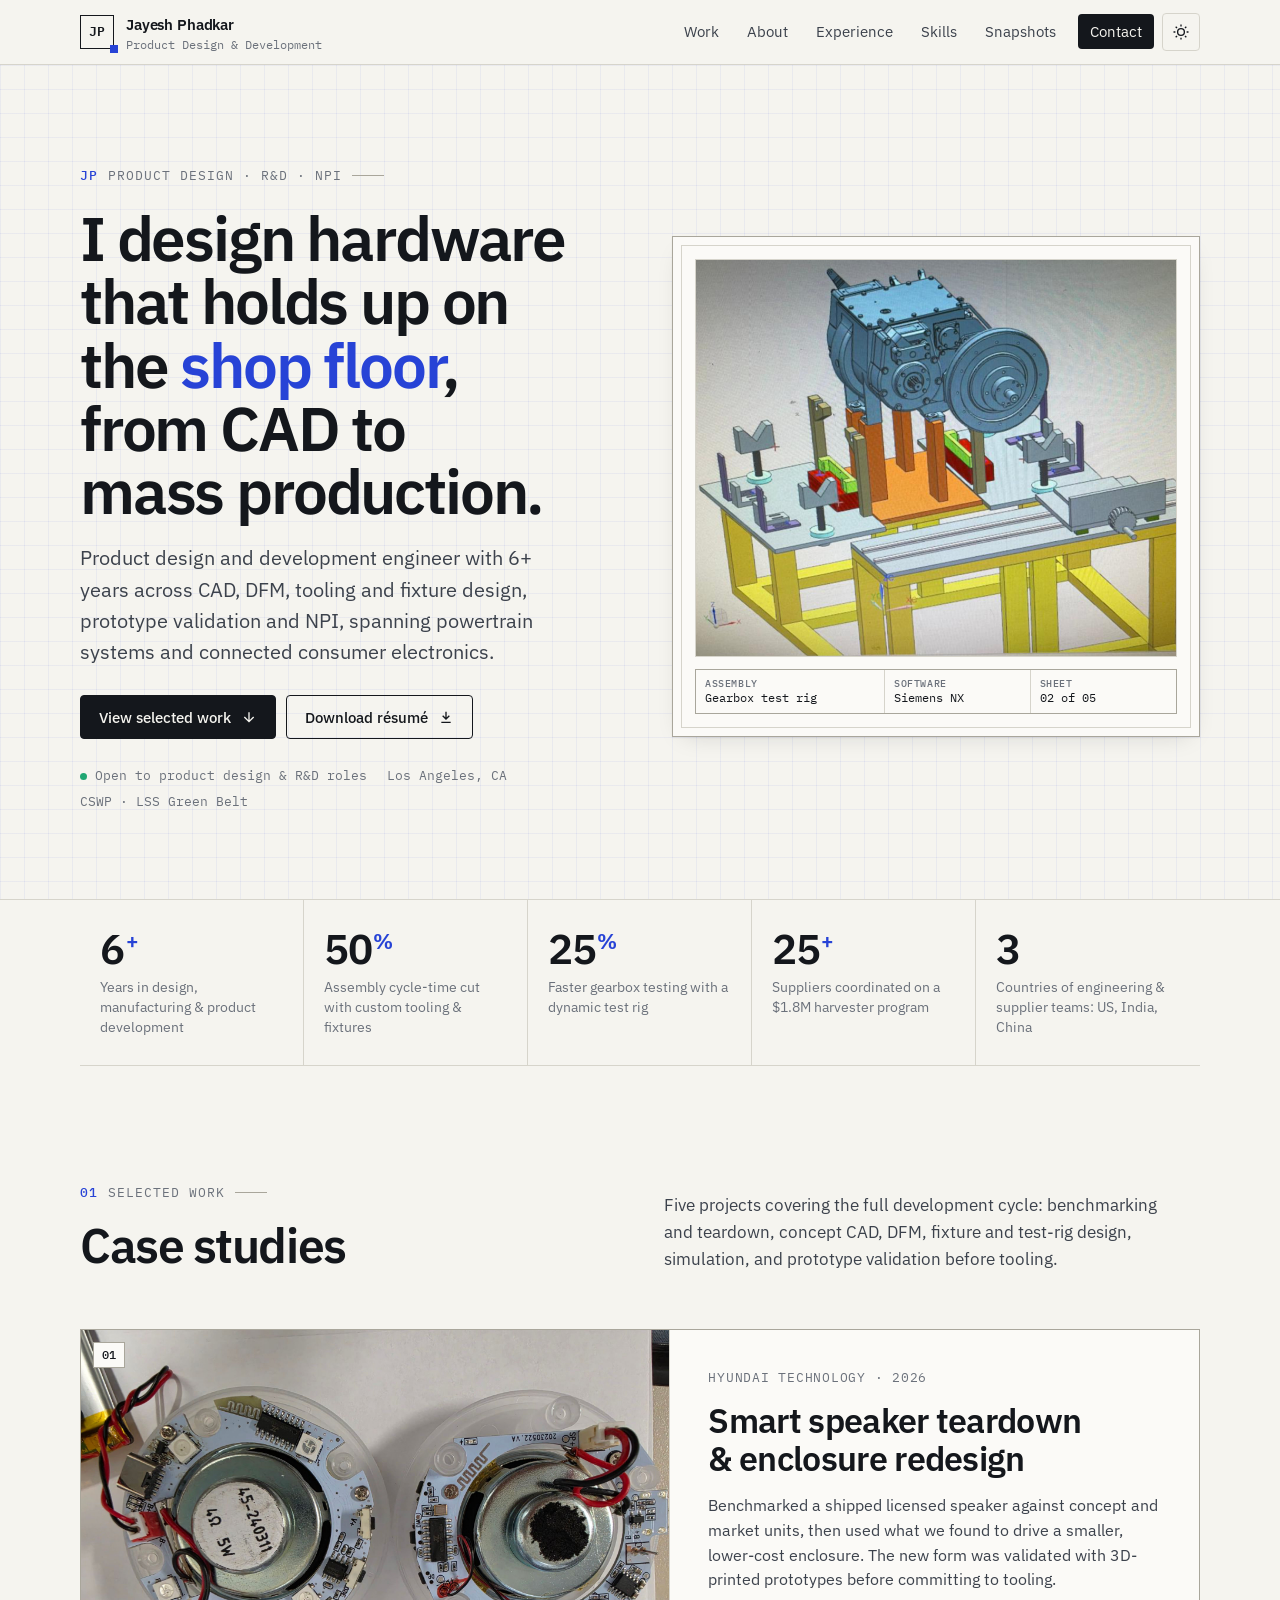
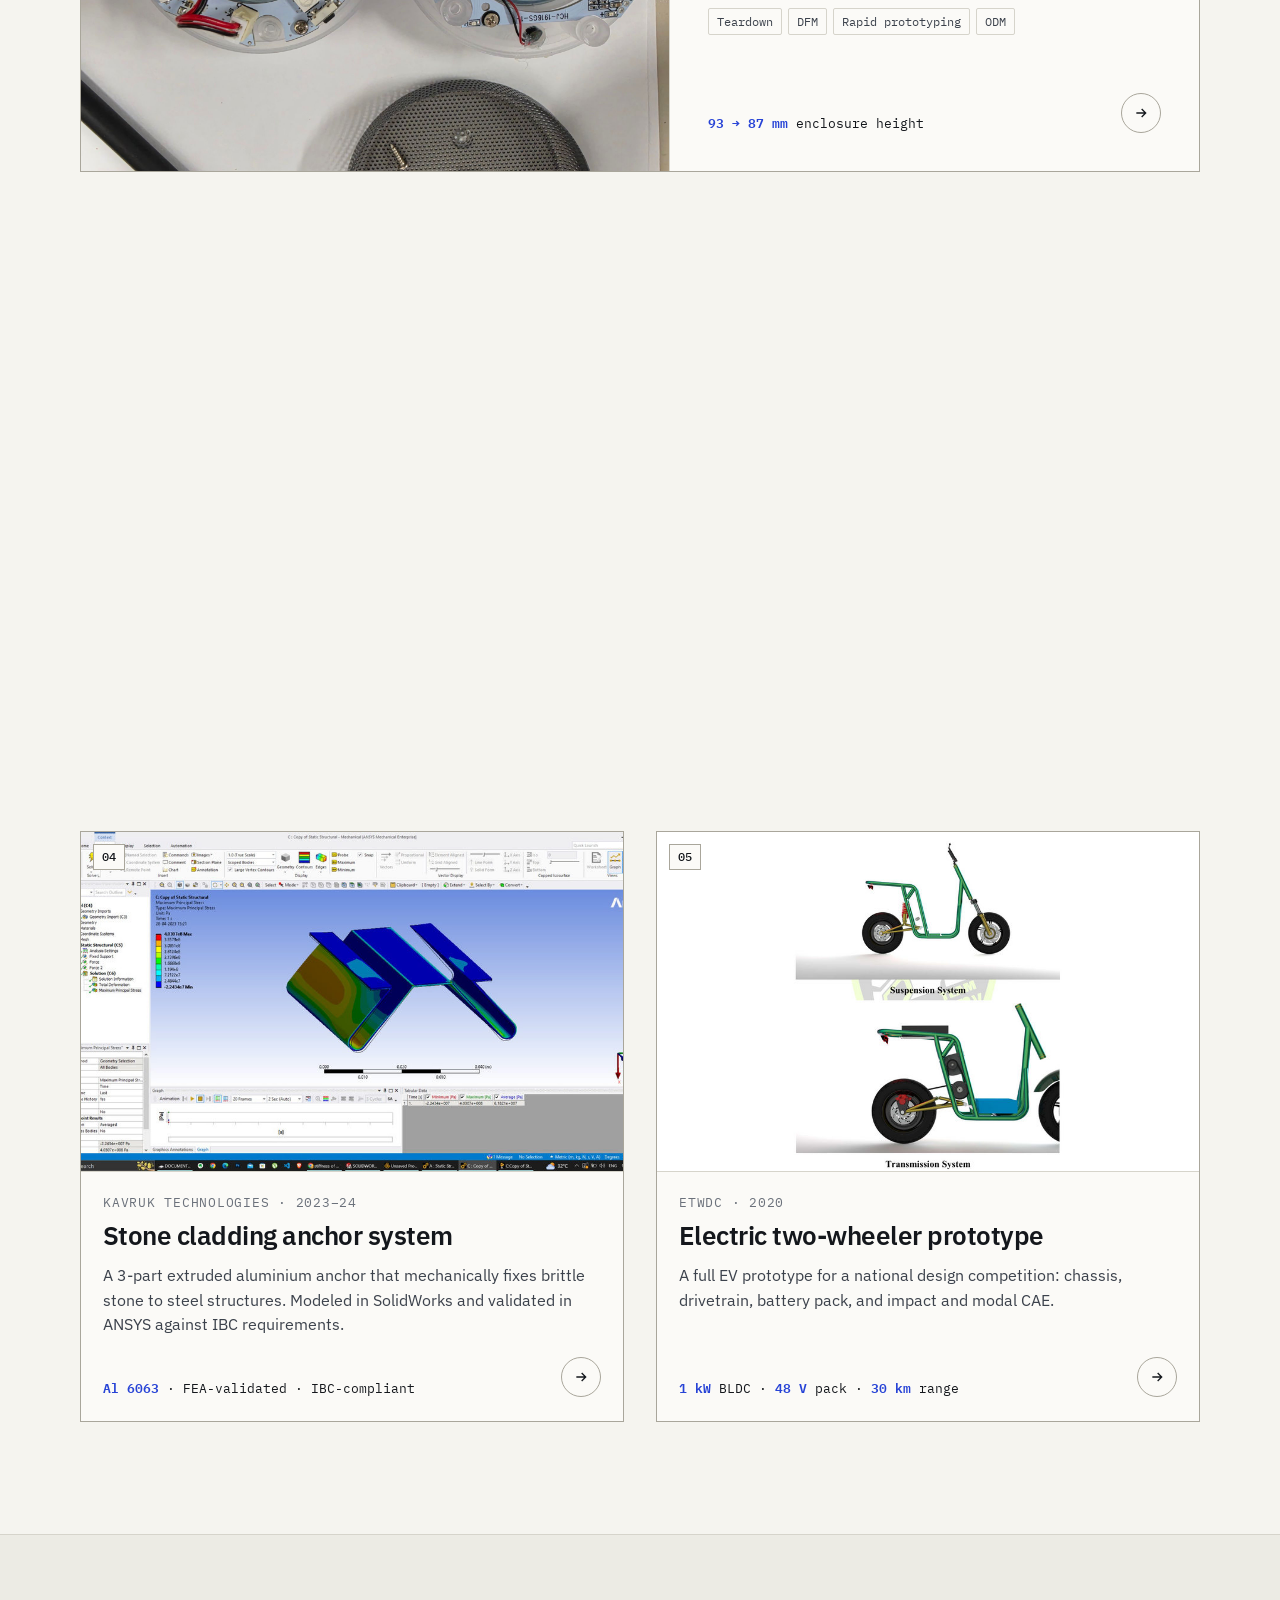
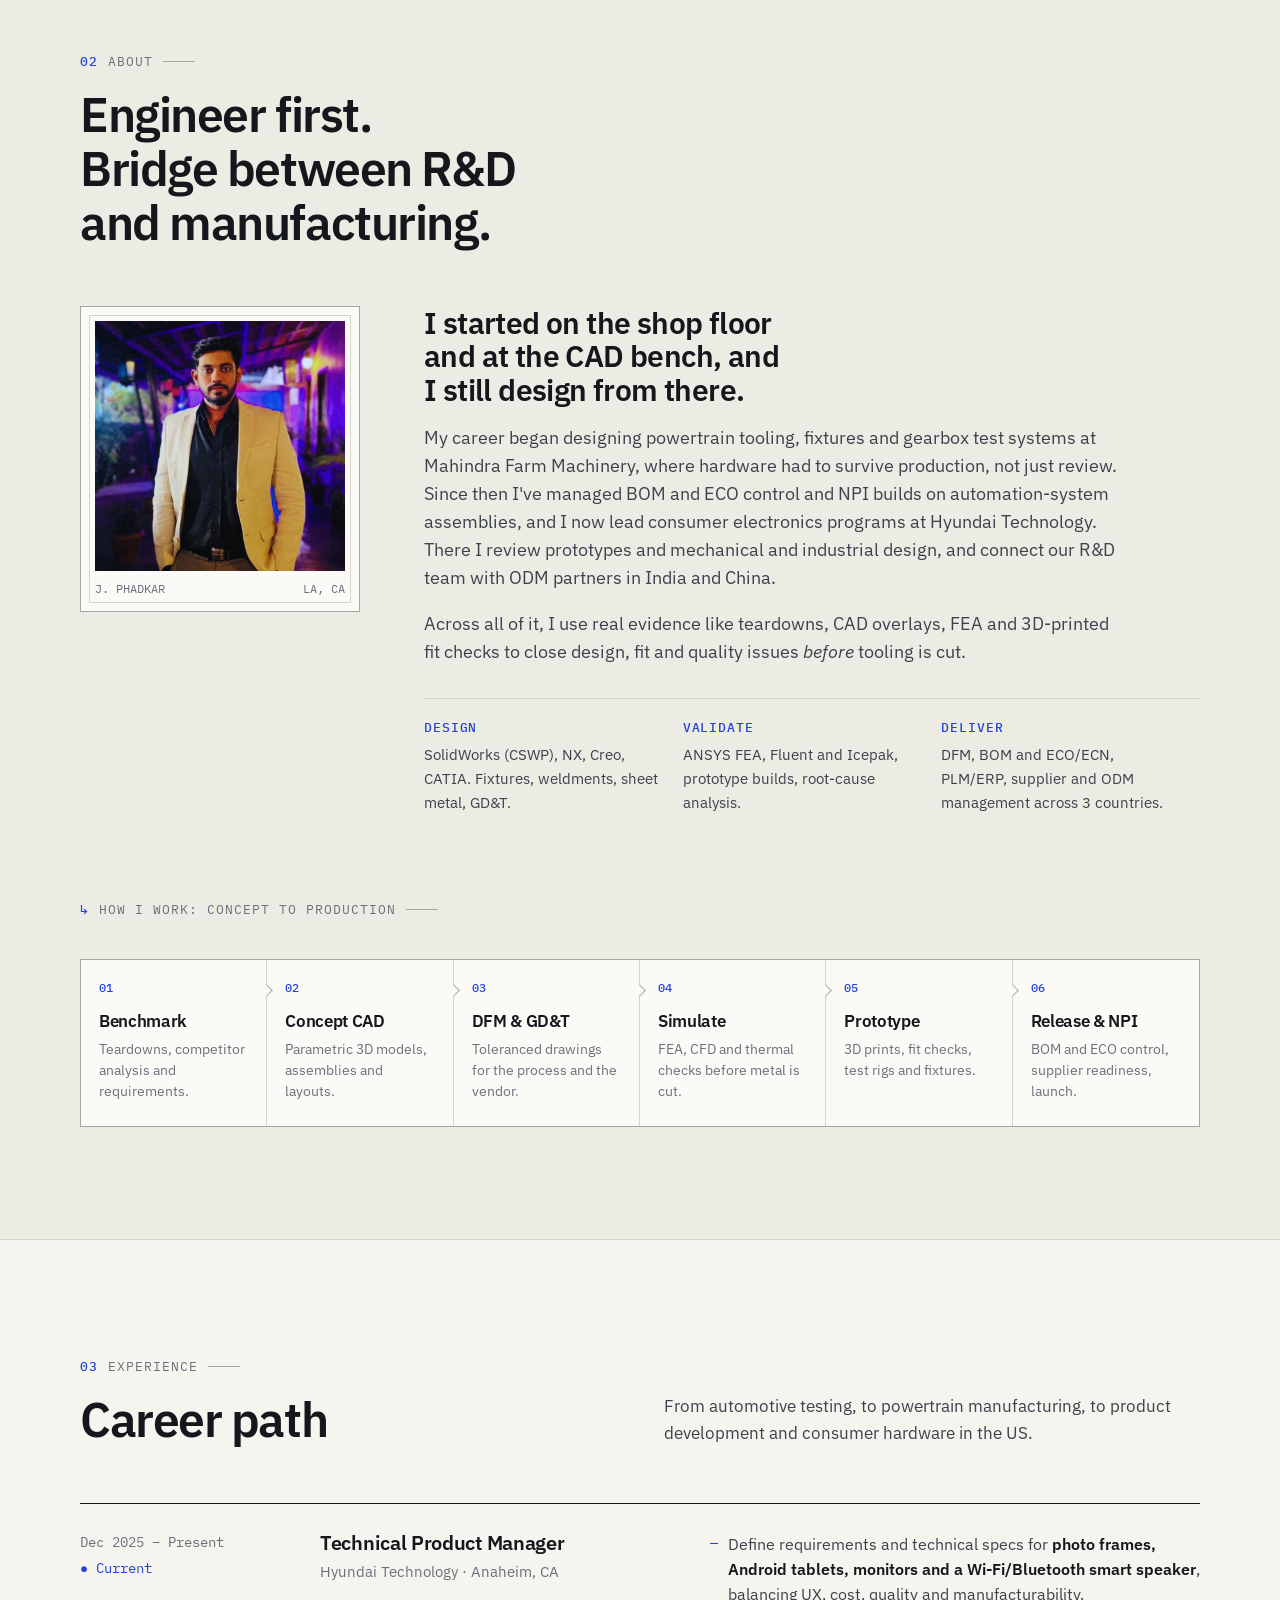
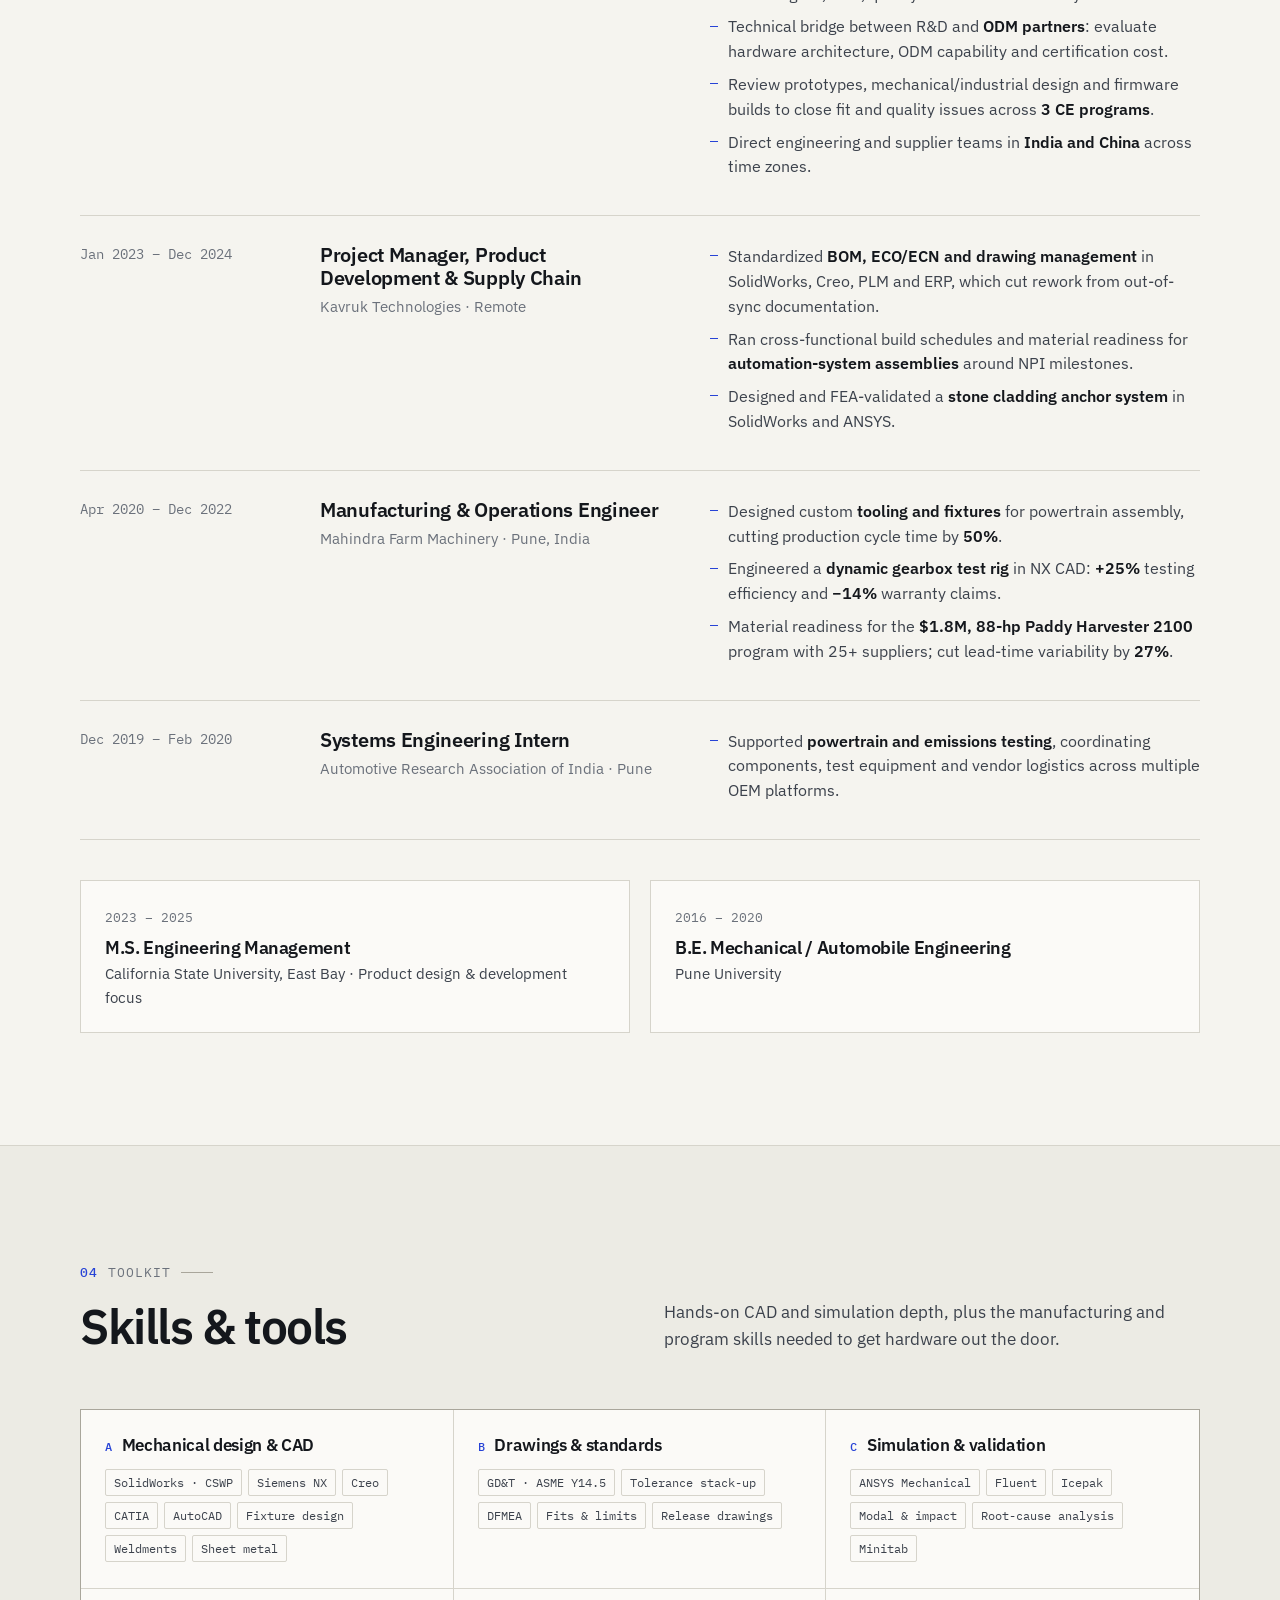
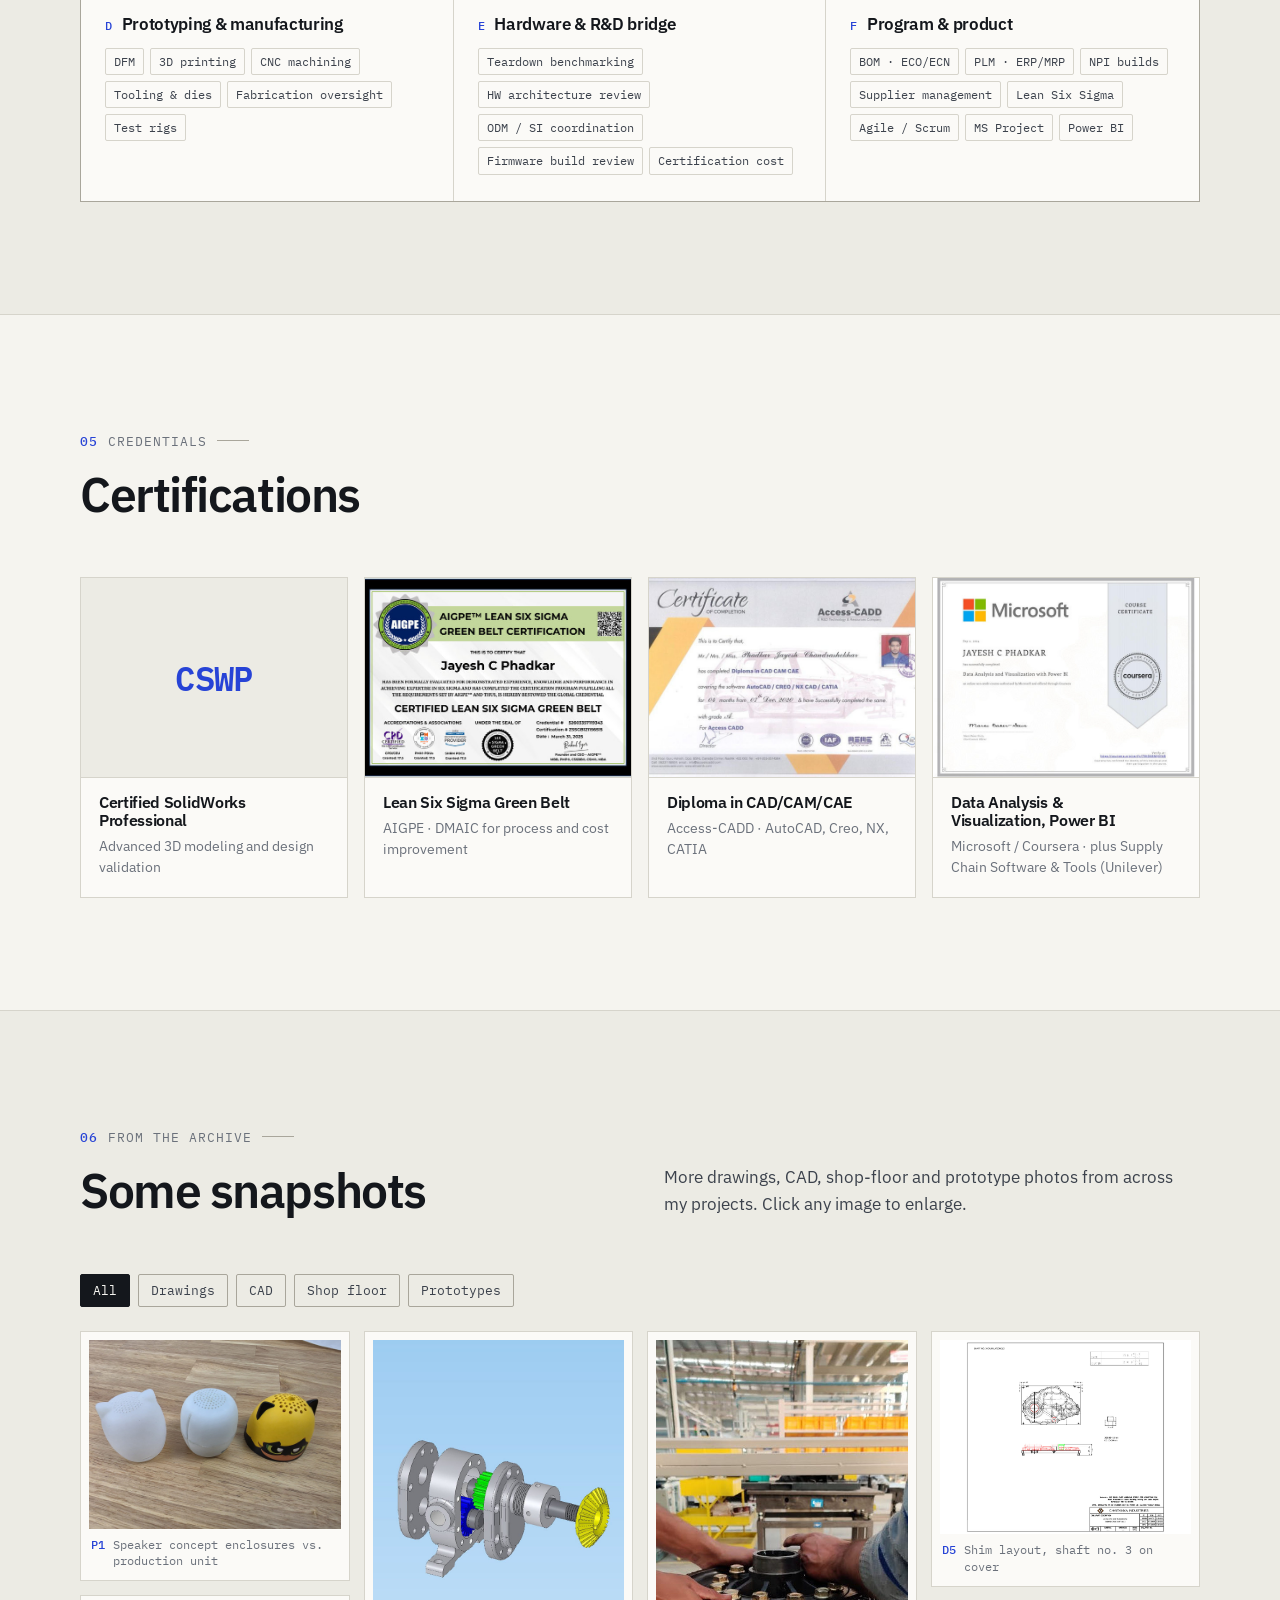
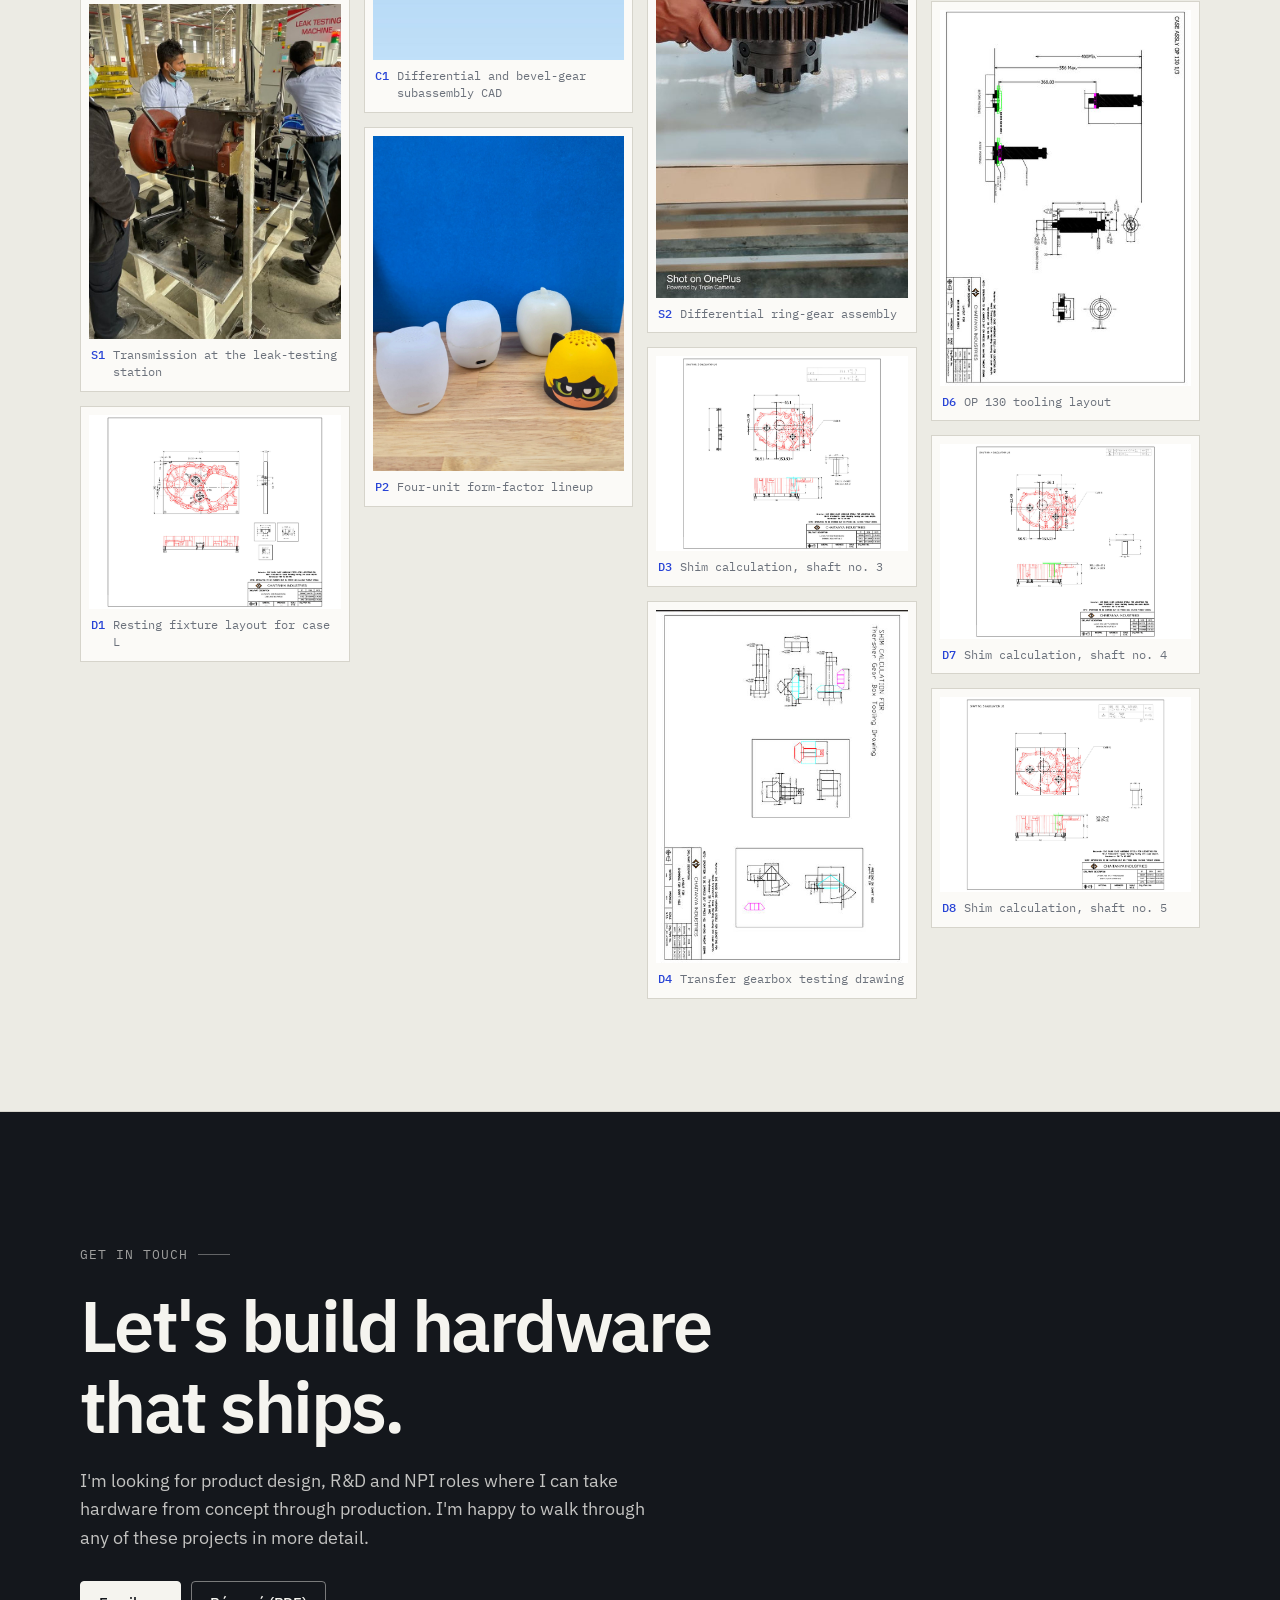
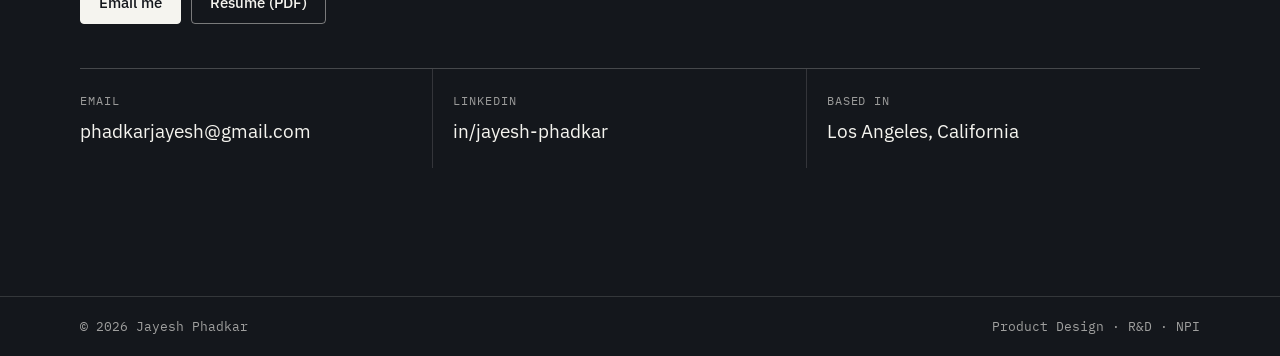
==== commit 72a48ce6: "Fix contact/footer contrast in dark mode; new CAD hero image; rebalance hero" ====
--- a/index.html
+++ b/index.html
@@ -9,7 +9,7 @@
   <meta property="og:type" content="website">
   <meta property="og:title" content="Jayesh Phadkar | Product Design &amp; Development Engineer">
   <meta property="og:description" content="CAD, DFM, tooling and fixture design, prototyping and NPI, from powertrain test rigs to consumer electronics.">
-  <meta property="og:image" content="assets/img/speaker-internals-3.jpg">
+  <meta property="og:image" content="assets/img/hero-gearbox-rig.jpg">
   <meta name="theme-color" content="#f5f4ef">
   <link rel="icon" href="assets/img/favicon.svg" type="image/svg+xml">
   <link rel="preconnect" href="https://fonts.googleapis.com">
@@ -73,11 +73,11 @@
       </div>
 
       <figure class="sheet hero-figure reveal" style="margin:0">
-        <img src="assets/img/speaker-internals-3.jpg" alt="Three portable speaker units opened up side by side, showing drivers, PCBs and batteries for a teardown benchmark" width="2000" height="1500">
+        <img src="assets/img/hero-gearbox-rig.jpg" alt="Siemens NX CAD model of a harvester gearbox mounted on a dynamic test rig with V-block supports, clamp fixtures and a T-slot sliding carriage" width="1836" height="1500" style="object-position:center">
         <div class="titleblock">
-          <div><b>Drawing</b><span>Teardown benchmark</span></div>
-          <div><b>Program</b><span>Smart speaker</span></div>
-          <div><b>Sheet</b><span>01 of 05</span></div>
+          <div><b>Assembly</b><span>Gearbox test rig</span></div>
+          <div><b>Software</b><span>Siemens NX</span></div>
+          <div><b>Sheet</b><span>02 of 05</span></div>
         </div>
       </figure>
     </div>
--- a/assets/css/style.css
+++ b/assets/css/style.css
@@ -207,9 +207,9 @@
   background-size: 24px 24px;
   border-bottom: 1px solid var(--rule);
 }
-.hero-grid { display: grid; grid-template-columns: 1.1fr .9fr; gap: clamp(32px, 5vw, 64px); align-items: center; }
+.hero-grid { display: grid; grid-template-columns: 1fr 1fr; gap: clamp(32px, 5vw, 64px); align-items: center; }
 .hero h1 {
-  font-size: clamp(40px, 6.4vw, 76px);
+  font-size: clamp(38px, 5vw, 62px);
   font-weight: 600;
   letter-spacing: -0.035em;
   line-height: 1.02;
@@ -422,35 +422,36 @@
 .snap[hidden] { display: none; }
 
 /* ---------- Contact / footer ---------- */
-.contact { padding: clamp(72px, 10vw, 128px) 0; background: var(--ink); color: var(--paper); }
-.contact .eyebrow { color: color-mix(in srgb, var(--paper) 60%, transparent); }
-.contact .eyebrow::after { background: color-mix(in srgb, var(--paper) 35%, transparent); }
-.contact h2 { color: var(--paper); font-size: clamp(36px, 6vw, 72px); letter-spacing: -.035em; margin: 18px 0 20px; max-width: 16ch; }
-.contact p { color: color-mix(in srgb, var(--paper) 72%, transparent); max-width: 52ch; font-size: 18px; }
-.contact-links { display: grid; grid-template-columns: repeat(3, 1fr); margin-top: 44px; border-top: 1px solid color-mix(in srgb, var(--paper) 22%, transparent); }
+/* Contact + footer are always a dark band with light text, in BOTH themes,
+   so they use fixed colors instead of the theme tokens. */
+.contact, .site-footer { --cbg: #14171c; --cfg: #f5f4ef; --caccent: #7d93ff; }
+@media (prefers-color-scheme: dark) { :root:not([data-theme="light"]) .contact, :root:not([data-theme="light"]) .site-footer { --cbg: #07080a; } }
+:root[data-theme="dark"] .contact, :root[data-theme="dark"] .site-footer { --cbg: #07080a; }
+
+.contact { padding: clamp(72px, 10vw, 128px) 0; background: var(--cbg); color: var(--cfg); }
+.contact .eyebrow { color: rgba(245, 244, 239, .62); }
+.contact .eyebrow::after { background: rgba(245, 244, 239, .35); }
+.contact h2 { color: var(--cfg); font-size: clamp(36px, 6vw, 72px); letter-spacing: -.035em; margin: 18px 0 20px; max-width: 16ch; }
+.contact p { color: rgba(245, 244, 239, .78); max-width: 52ch; font-size: 18px; }
+.contact-links { display: grid; grid-template-columns: repeat(3, 1fr); margin-top: 44px; border-top: 1px solid rgba(245, 244, 239, .22); }
 .contact-links a {
   text-decoration: none; padding: 22px 20px 22px 0; display: flex; flex-direction: column; gap: 6px;
-  border-right: 1px solid color-mix(in srgb, var(--paper) 14%, transparent); margin-right: 20px;
+  border-right: 1px solid rgba(245, 244, 239, .14); margin-right: 20px;
 }
 .contact-links a:last-child { border-right: 0; }
-.contact-links .mono { font-size: 12px; text-transform: uppercase; letter-spacing: .08em; color: color-mix(in srgb, var(--paper) 55%, transparent); }
-.contact-links span:last-child { font-size: clamp(16px, 1.6vw, 19px); color: var(--paper); word-break: break-word; }
-.contact-links a:hover span:last-child { text-decoration: underline; text-underline-offset: 4px; }
+.contact-links .mono { font-size: 12px; text-transform: uppercase; letter-spacing: .08em; color: rgba(245, 244, 239, .6); }
+.contact-links span:last-child { font-size: clamp(16px, 1.6vw, 19px); color: var(--cfg); word-break: break-word; }
+.contact-links a:hover span:last-child { color: var(--caccent); text-decoration: underline; text-underline-offset: 4px; }
 @media (max-width: 760px) {
   .contact-links { grid-template-columns: 1fr; }
-  .contact-links a { border-right: 0; margin-right: 0; border-bottom: 1px solid color-mix(in srgb, var(--paper) 14%, transparent); }
-}
-.contact .btn-primary { background: var(--paper); color: var(--ink); border-color: var(--paper); }
-.contact .btn-primary:hover { background: var(--accent); border-color: var(--accent); color: #fff; }
-.contact .btn-ghost { color: var(--paper); border-color: color-mix(in srgb, var(--paper) 40%, transparent); }
-.contact .btn-ghost:hover { background: var(--paper); color: var(--ink); }
-:root[data-theme="dark"] .contact, :root:not([data-theme="light"]) .contact { }
-@media (prefers-color-scheme: dark) { :root:not([data-theme="light"]) .contact { background: #07080a; } }
-:root[data-theme="dark"] .contact { background: #07080a; }
-
-.site-footer { background: var(--ink); color: color-mix(in srgb, var(--paper) 55%, transparent); font: 12.5px/1.5 var(--f-mono); border-top: 1px solid color-mix(in srgb, var(--paper) 14%, transparent); }
-@media (prefers-color-scheme: dark) { :root:not([data-theme="light"]) .site-footer { background: #07080a; } }
-:root[data-theme="dark"] .site-footer { background: #07080a; }
+  .contact-links a { border-right: 0; margin-right: 0; border-bottom: 1px solid rgba(245, 244, 239, .14); }
+}
+.contact .btn-primary { background: var(--cfg); color: #14171c; border-color: var(--cfg); }
+.contact .btn-primary:hover { background: #2743d6; border-color: #2743d6; color: #fff; }
+.contact .btn-ghost { color: var(--cfg); border-color: rgba(245, 244, 239, .45); }
+.contact .btn-ghost:hover { background: var(--cfg); color: #14171c; }
+
+.site-footer { background: var(--cbg); color: rgba(245, 244, 239, .62); font: 12.5px/1.5 var(--f-mono); border-top: 1px solid rgba(245, 244, 239, .14); }
 .site-footer .wrap { display: flex; justify-content: space-between; flex-wrap: wrap; gap: 8px; padding-top: 20px; padding-bottom: 20px; }
 .site-footer a { color: inherit; }
 
